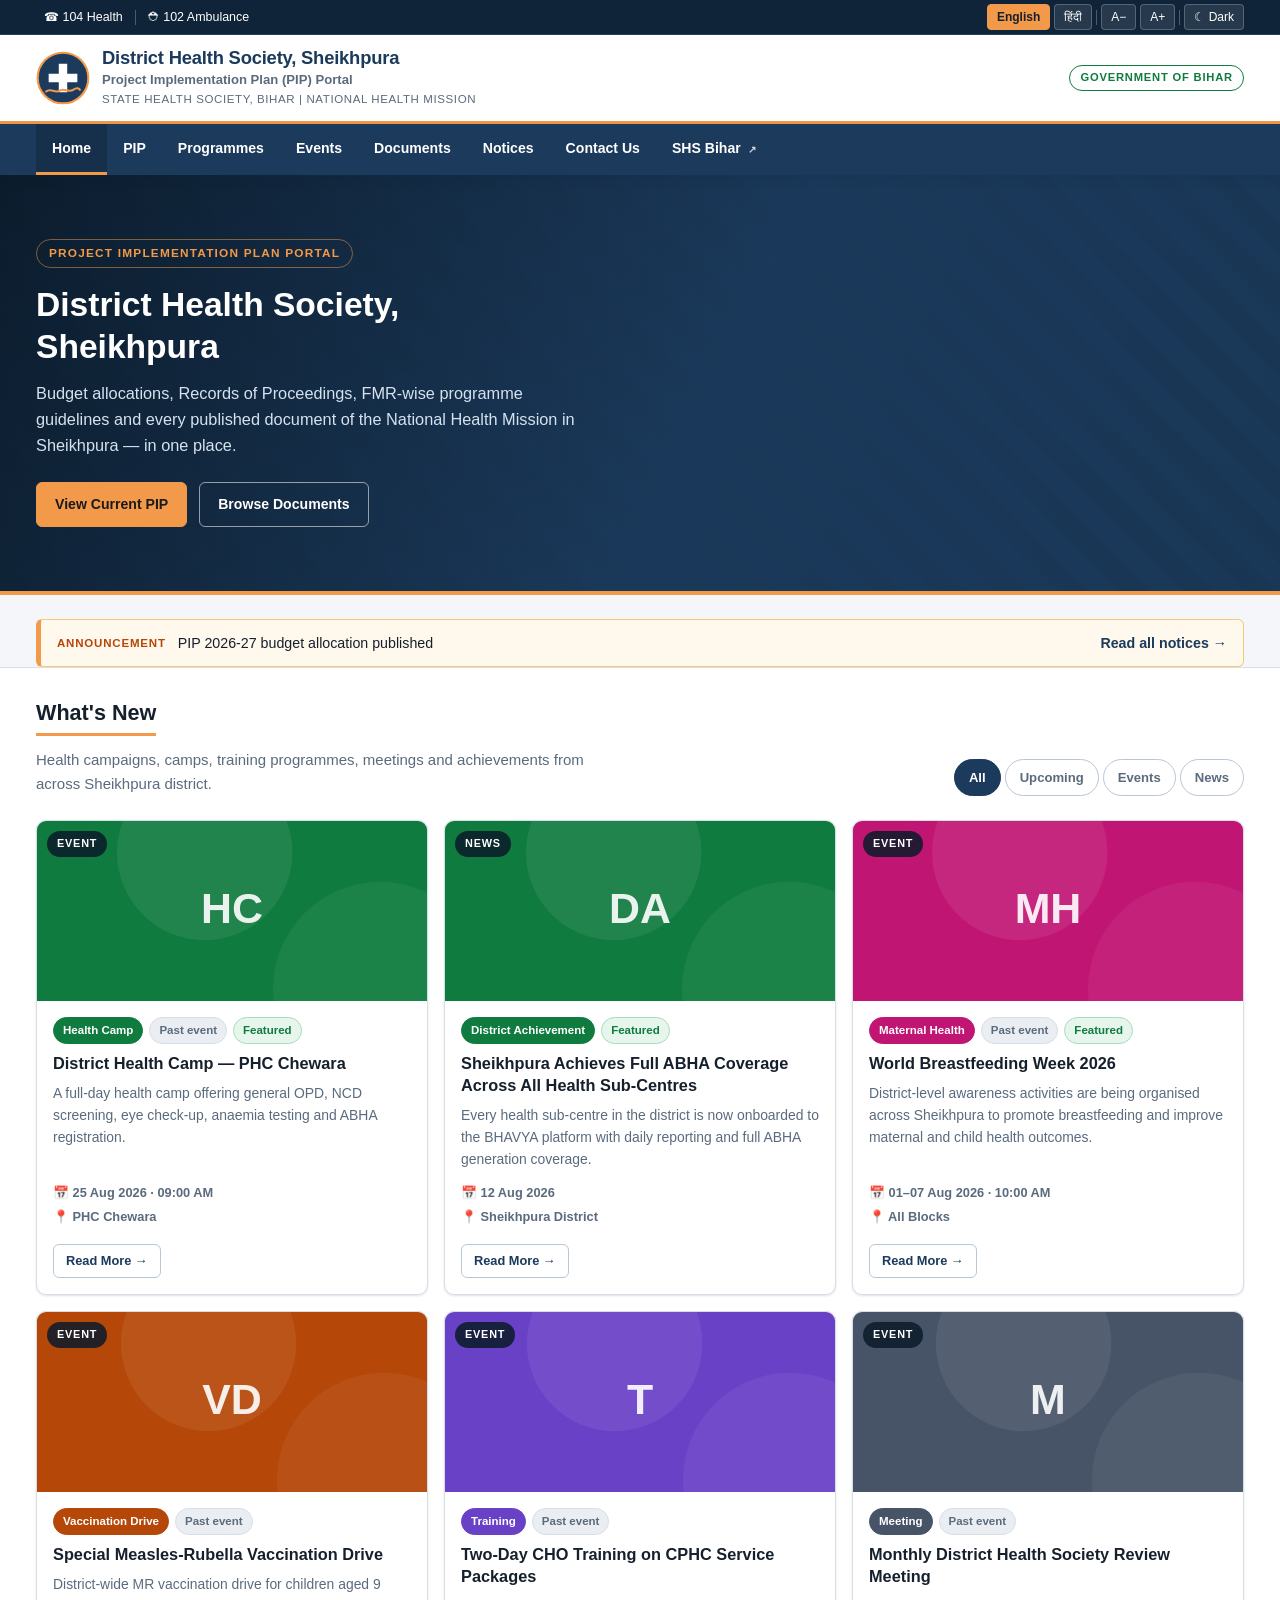
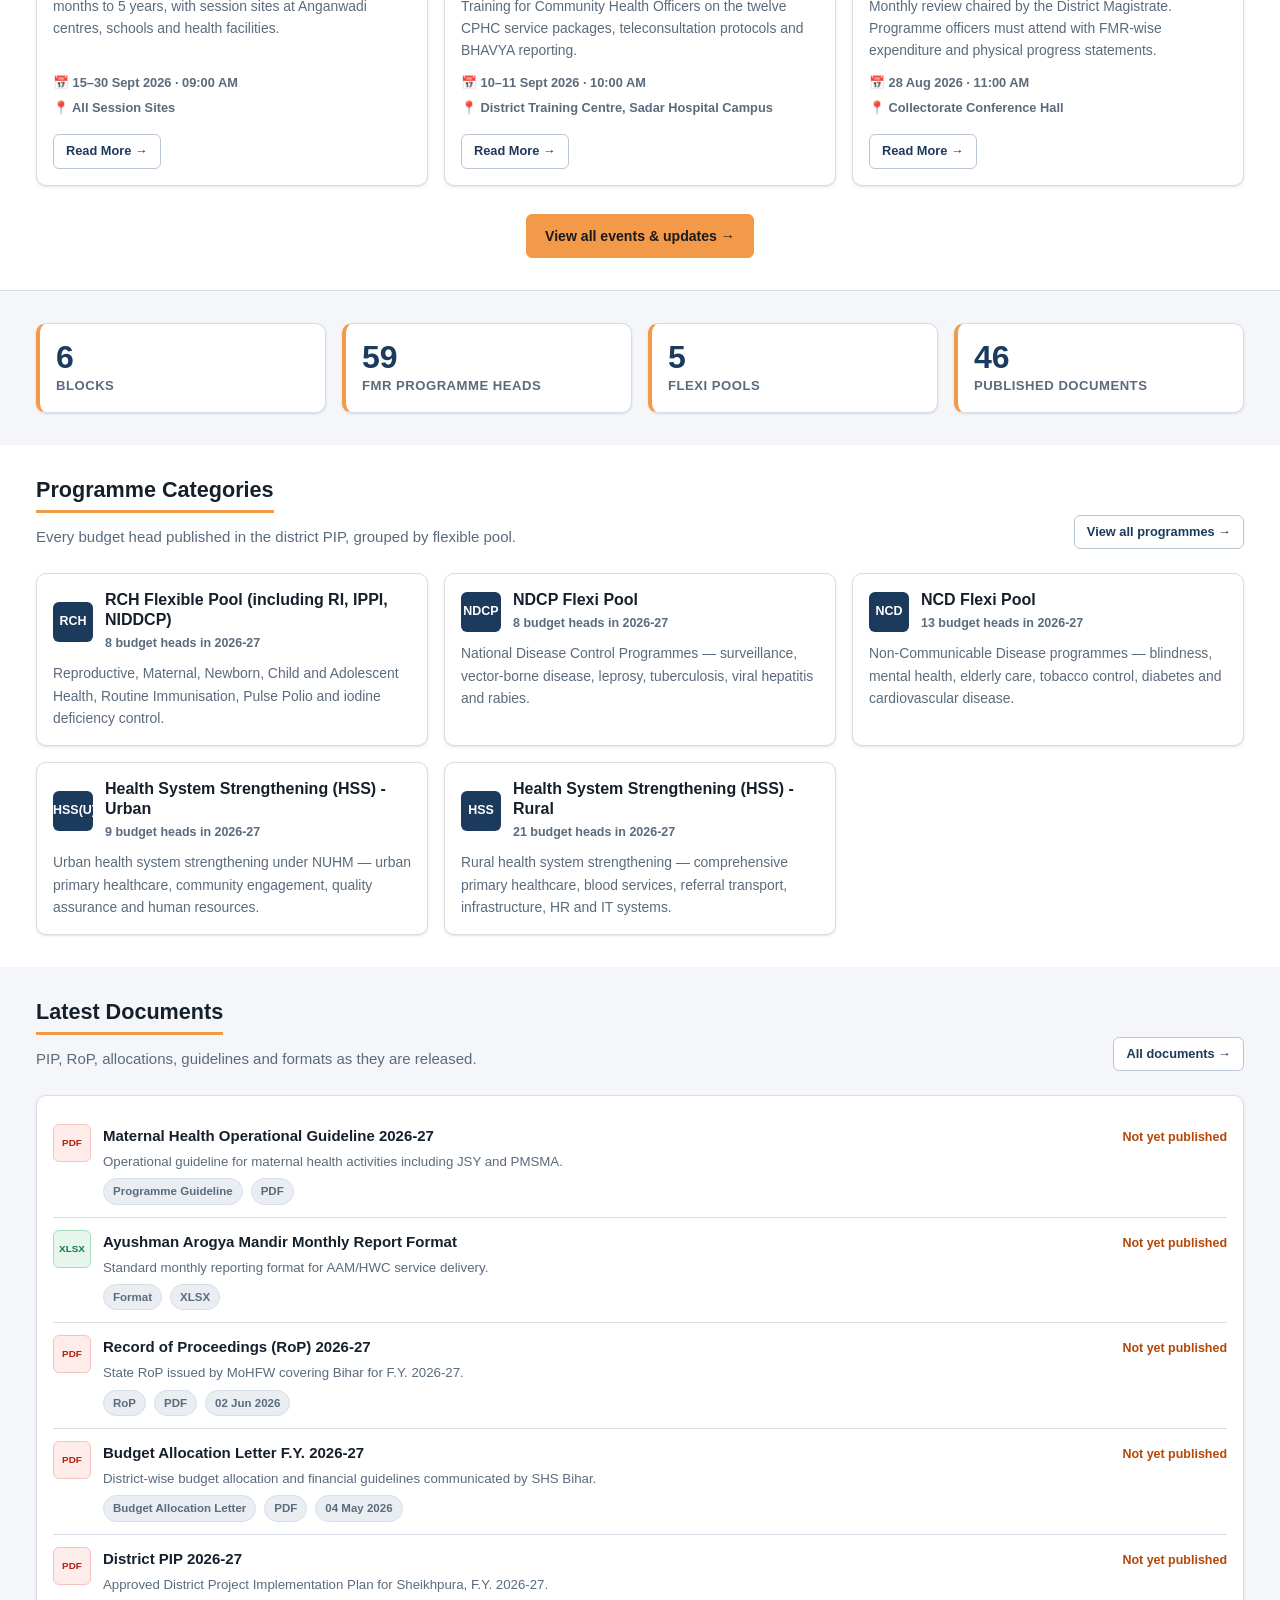
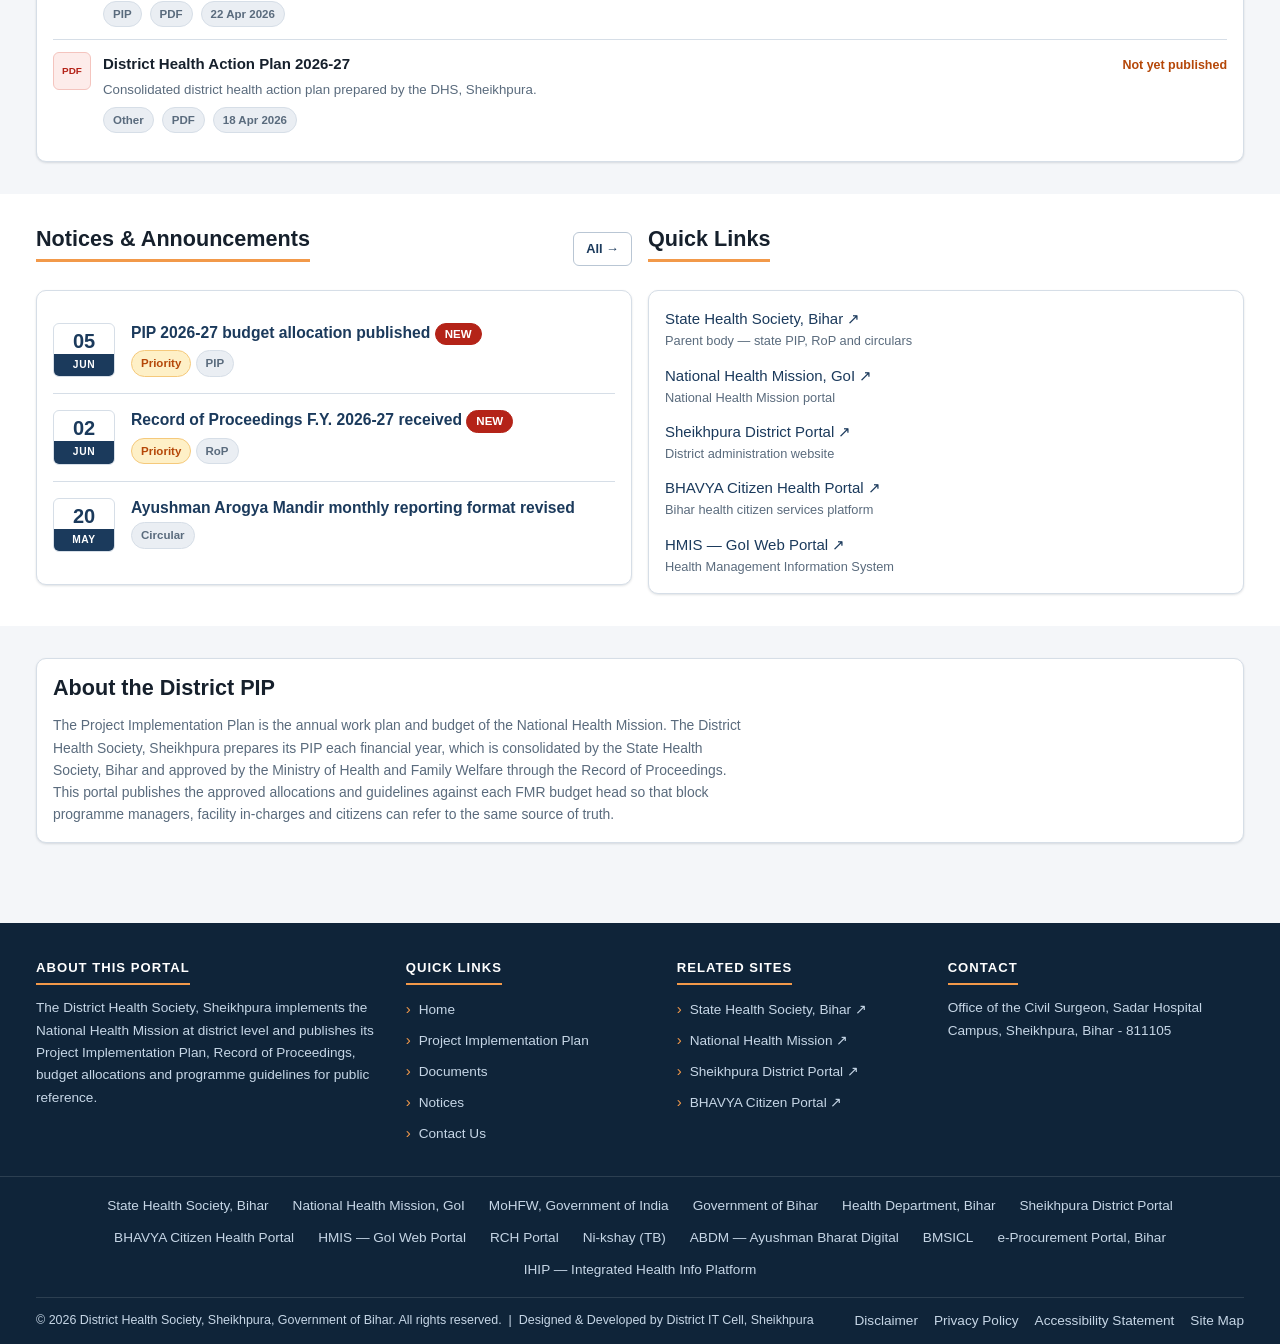
==== index.html @ e2487b62 "Sheikhpura District Health PIP Portal Data-driven district health portal: Google Sheets -> Apps Scri" ====
<!DOCTYPE html>
<html lang="en">
<head>
<meta charset="utf-8">
<meta name="viewport" content="width=device-width, initial-scale=1">
<title>District Health Society, Sheikhpura — PIP Portal</title>
<meta name="description" content="Project Implementation Plan, Record of Proceedings, budget allocations and programme guidelines of the District Health Society, Sheikhpura, Bihar.">
<link rel="icon" href="assets/img/favicon.svg">
<link rel="stylesheet" href="assets/css/site.css">
</head>
<body>
<a class="skip-link" href="#page">Skip to main content</a>
<div id="shell-top"></div>
<div id="crumbs"></div>
<main id="page"><div class="container section">
  <div class="skel" style="height:220px;margin-bottom:24px"></div>
  <div class="grid grid-4"><div class="skel" style="height:96px"></div><div class="skel" style="height:96px"></div><div class="skel" style="height:96px"></div><div class="skel" style="height:96px"></div></div>
</div></main>
<div id="shell-footer"></div>

<script src="assets/js/config.js"></script>
<script src="assets/js/data.js"></script>
<script src="assets/js/ui.js"></script>
<script>
UI.boot('index.html', function (d) {
  var Q = PortalData.query, esc = PortalData.esc, H = [];
  var cy = Q.currentYear(d);

  /* ---- hero ---- */
  var hTitle = Q.home(d, 'hero_title') || {};
  var hSub   = Q.home(d, 'hero_subtitle') || {};
  var hCta2  = Q.home(d, 'hero_cta2') || {};
  H.push('<section class="hero"><div class="container">' +
    '<span class="eyebrow">' + esc(hTitle.Subtitle || 'Project Implementation Plan') + '</span>' +
    '<h1>' + esc(UI.t(hTitle.Title_EN, hTitle.Title_HI)) + '</h1>' +
    (hSub.Body_Text ? '<p class="lede">' + esc(hSub.Body_Text) + '</p>' : '') +
    '<div class="hero-actions">' +
      (hSub.Link_URL ? '<a class="btn btn-primary" href="' + esc(hSub.Link_URL) +
          (cy ? '?fy=' + esc(cy.Financial_Year) : '') + '">' + esc(hSub.Link_Label || 'View PIP') + '</a>' : '') +
      (hCta2.Link_URL ? '<a class="btn btn-ghost" href="' + esc(hCta2.Link_URL) + '">' + esc(hCta2.Link_Label || 'Documents') + '</a>' : '') +
    '</div></div></section>');

  /* ---- announcement strip: featured notice, else the sheet's banner text ---- */
  var feat = Q.notices(d).filter(function (n) { return PortalData.yes(n.Is_Featured); })[0];
  var banner = Q.home(d, 'notice_banner');
  if (feat || banner) {
    var text = feat ? feat.Title : (banner ? banner.Body_Text : '');
    var href = feat ? (PortalData.validUrl(feat.External_URL) || PortalData.validUrl(feat.Attachment_URL) || 'notices.html')
                    : (banner && banner.Link_URL) || 'notices.html';
    H.push('<div class="container" style="margin-top:24px"><div class="ann-strip">' +
      '<span class="lbl">' + esc((banner && banner.Title_EN) || 'Announcement') + '</span>' +
      '<span>' + esc(text) + '</span>' +
      '<a href="' + esc(href) + '">' + esc((banner && banner.Link_Label) || 'Read more') + ' →</a>' +
    '</div></div>');
  }

  /* ---- What's New / Events — sits high on the page, straight after the hero ---- */
  var wnSec = Q.home(d, 'sec_whatsnew');
  var wnAll = Q.posts(d, { limit: 6 });
  if (wnAll.length) {
    H.push('<section class="section whatsnew" id="whatsnew"><div class="container">' +
      '<div class="section-head"><div class="head-row"><div>' +
        '<h2>' + esc(wnSec ? UI.t(wnSec.Title_EN, wnSec.Title_HI) : "What's New") + '</h2>' +
        (wnSec && wnSec.Body_Text ? '<p>' + esc(wnSec.Body_Text) + '</p>' : '') +
      '</div><div class="spacer"></div>' +
      '<div class="wn-tabs" role="tablist">' +
        '<button role="tab" data-wn="all" aria-selected="true">All</button>' +
        '<button role="tab" data-wn="upcoming" aria-selected="false">Upcoming</button>' +
        '<button role="tab" data-wn="Event" aria-selected="false">Events</button>' +
        '<button role="tab" data-wn="News" aria-selected="false">News</button>' +
      '</div></div></div>' +
      '<div class="grid grid-3" id="wnGrid"></div>' +
      '<div style="text-align:center;margin-top:28px">' +
        '<a class="btn btn-primary" href="events.html">View all events &amp; updates →</a></div>' +
    '</div></section>');
  }

  /* ---- stat tiles: sheet value, or computed live when the cell is blank ---- */
  var st = Q.stats(d);
  var computed = {
    stat_programs: st.programs, stat_categories: st.categories,
    stat_documents: st.documents, stat_years: st.years, stat_notices: st.notices
  };
  var tiles = Q.homeByType(d, 'stat').map(function (s) {
    var v = String(s.Body_Text || '').trim() || computed[s.Section_Key] || '0';
    var inner = '<div class="card stat"><div class="num">' + esc(v) + '</div>' +
                '<div class="lbl">' + esc(UI.t(s.Title_EN, s.Title_HI)) + '</div></div>';
    return s.Link_URL ? '<a class="card--link" style="text-decoration:none" href="' + esc(s.Link_URL) + '">' + inner + '</a>' : inner;
  }).join('');
  if (tiles) H.push('<section class="section"><div class="container"><div class="grid grid-4">' + tiles + '</div></div></section>');

  /* ---- programme categories, counted from the current year's rows ---- */
  var secP = Q.home(d, 'sec_programs');
  if (cy) {
    var cards = Q.categories(d).map(function (c) {
      var n = Q.programs(d, cy.Year_ID, c.Category_ID).length;
      return '<a class="card card--link cat-card" href="pip.html?fy=' + esc(cy.Financial_Year) + '#' + esc(c.Category_ID) + '">' +
        '<div class="cat-top"><span class="cat-icon">' + esc(c.Short_Name) + '</span>' +
          '<div><h3 style="margin:0">' + esc(c.Category_Name) + '</h3>' +
          '<span class="count">' + n + ' budget head' + (n === 1 ? '' : 's') + ' in ' + esc(cy.Financial_Year) + '</span></div></div>' +
        (c.Description ? '<p>' + esc(c.Description) + '</p>' : '') + '</a>';
    }).join('');
    H.push('<section class="section section--alt"><div class="container">' +
      '<div class="section-head"><div class="head-row"><div>' +
        '<h2>' + esc(secP ? UI.t(secP.Title_EN, secP.Title_HI) : 'Programme Categories') + '</h2>' +
        (secP && secP.Body_Text ? '<p>' + esc(secP.Body_Text) + '</p>' : '') +
      '</div><div class="spacer"></div>' +
      '<a class="btn btn-outline btn-sm" href="pip.html?fy=' + esc(cy.Financial_Year) + '">' +
        esc((secP && secP.Link_Label) || 'View all') + ' →</a></div></div>' +
      '<div class="grid grid-3">' + cards + '</div></div></section>');
  }

  /* ---- latest documents ---- */
  var secD = Q.home(d, 'sec_documents');
  var docs = Q.allDocuments(d).slice();
  docs.sort(function (a, b) {
    if (a.featured !== b.featured) return a.featured ? -1 : 1;   // featured first
    if (!!a.url !== !!b.url) return a.url ? -1 : 1;              // then actually-downloadable
    var da = PortalData.parseDate(a.date), db = PortalData.parseDate(b.date);
    return (db ? db.getTime() : 0) - (da ? da.getTime() : 0);
  });
  var top = docs.slice(0, 6);
  H.push('<section class="section"><div class="container">' +
    '<div class="section-head"><div class="head-row"><div>' +
      '<h2>' + esc(secD ? UI.t(secD.Title_EN, secD.Title_HI) : 'Latest Documents') + '</h2>' +
      (secD && secD.Body_Text ? '<p>' + esc(secD.Body_Text) + '</p>' : '') +
    '</div><div class="spacer"></div>' +
    '<a class="btn btn-outline btn-sm" href="documents.html">All documents →</a></div></div>' +
    '<div class="card">' + (top.length ? top.map(function (x) { return UI.docRow(x); }).join('')
      : UI.emptyState('No documents yet', 'Documents will appear here once they are added to the source sheet.')) +
    '</div></div></section>');

  /* ---- notices + quick links ---- */
  var secN = Q.home(d, 'sec_notices'), secQ = Q.home(d, 'sec_quicklinks');
  var nList = Q.notices(d).slice(0, 5).map(function (n) {
    var dt = PortalData.parseDate(n.Notice_Date);
    var url = PortalData.validUrl(n.External_URL) || PortalData.validUrl(n.Attachment_URL) || 'notices.html';
    return '<div class="notice-item"><div class="notice-date">' +
      '<div class="d">' + (dt ? String(dt.getDate()).padStart(2, '0') : '—') + '</div>' +
      '<div class="m">' + (dt ? dt.toLocaleString('en-IN', { month: 'short' }) : '') + '</div></div>' +
      '<div class="notice-body"><h3><a href="' + esc(url) + '">' + esc(n.Title) + '</a>' +
      (PortalData.yes(n.Is_New) ? ' <span class="chip chip--new">NEW</span>' : '') + '</h3>' +
      (String(n.Priority).toLowerCase() === 'high' ? '<span class="chip chip--high">Priority</span> ' : '') +
      '<span class="chip">' + esc(n.Category) + '</span></div></div>';
  }).join('');

  var qLinks = Q.links(d, 'home').map(function (l) {
    return '<li><a href="' + esc(l.URL) + '" target="_blank" rel="noopener noreferrer">' +
      esc(l.Link_Name) + ' <span class="ext-mark">' + UI.icon('external') + '</span></a>' +
      (l.Description ? '<div style="font-size:.8rem;color:var(--text-muted)">' + esc(l.Description) + '</div>' : '') + '</li>';
  }).join('');

  H.push('<section class="section section--alt"><div class="container"><div class="grid grid-2">' +
    '<div><div class="section-head"><div class="head-row"><div><h2>' +
      esc(secN ? UI.t(secN.Title_EN, secN.Title_HI) : 'Notices') + '</h2></div><div class="spacer"></div>' +
      '<a class="btn btn-outline btn-sm" href="notices.html">All →</a></div></div>' +
      '<div class="card">' + (nList || UI.emptyState('No notices', 'Nothing has been published yet.')) + '</div></div>' +
    '<div><div class="section-head"><h2>' + esc(secQ ? UI.t(secQ.Title_EN, secQ.Title_HI) : 'Quick Links') + '</h2></div>' +
      '<div class="card"><ul style="list-style:none;margin:0;padding:0;display:grid;gap:12px">' + qLinks + '</ul></div></div>' +
  '</div></div></section>');

  /* ---- about ---- */
  var ab = Q.home(d, 'about_text');
  if (ab && ab.Body_Text) {
    H.push('<section class="section"><div class="container"><div class="card">' +
      '<h2>' + esc(UI.t(ab.Title_EN, ab.Title_HI)) + '</h2>' +
      '<p style="max-width:90ch;color:var(--text-muted)">' + esc(ab.Body_Text) + '</p>' +
    '</div></div></section>');
  }

  document.getElementById('page').innerHTML = H.join('');
  document.title = (d.settings.site_title || 'PIP Portal') + ' — ' + (d.settings.site_subtitle || '');

  /* What's New tab filtering — re-queries the data, never a hard-coded list */
  var grid = document.getElementById('wnGrid');
  if (grid) {
    var drawWN = function (mode) {
      var opts = { limit: 6 };
      if (mode === 'upcoming') opts.when = 'upcoming';
      else if (mode === 'Event' || mode === 'News') opts.type = mode;
      var rows = Q.posts(d, opts);
      grid.innerHTML = rows.length
        ? rows.map(function (p) { return UI.postCard(p); }).join('')
        : '<div style="grid-column:1/-1">' +
          UI.emptyState('Nothing here yet',
            mode === 'upcoming' ? 'No upcoming events are scheduled at the moment.'
                                : 'No posts match this filter.') + '</div>';
    };
    Array.prototype.forEach.call(document.querySelectorAll('.wn-tabs button'), function (b) {
      b.addEventListener('click', function () {
        Array.prototype.forEach.call(document.querySelectorAll('.wn-tabs button'), function (x) {
          x.setAttribute('aria-selected', String(x === b));
        });
        drawWN(b.dataset.wn);
      });
    });
    drawWN('all');
  }
});
</script>
</body>
</html>
---- assets/css/site.css ----
/* ============================================================
   Sheikhpura District Health PIP Portal
   One purpose-built stylesheet. No framework.
   Palette + typography follow Indian government portal conventions
   (deep institutional blue, saffron accent, dense link-rich footer).
   ============================================================ */

/* ---------- tokens ---------- */
:root {
  --navy:        #1B3A5C;
  --navy-700:    #16304c;
  --navy-900:    #0f2439;
  --accent:      #F2994A;
  --accent-700:  #d97f2e;
  --green:       #0F7B3E;
  --red:         #B42318;
  --amber:       #B54708;

  --bg:          #ffffff;
  --bg-alt:      #F4F6F9;
  --bg-sunken:   #EAEEF3;
  --surface:     #ffffff;
  --text:        #16202C;
  --text-muted:  #5A6B7D;
  --border:      #D6DEE7;
  --border-str:  #B9C6D4;

  --hdr-bg:      var(--navy);
  --hdr-text:    #ffffff;

  --radius:   6px;
  --radius-lg: 10px;
  --shadow:    0 1px 2px rgba(16,32,48,.06), 0 1px 3px rgba(16,32,48,.08);
  --shadow-md: 0 4px 12px rgba(16,32,48,.10);

  --s1: 4px;  --s2: 8px;  --s3: 12px; --s4: 16px;
  --s5: 24px; --s6: 32px; --s7: 48px; --s8: 64px;

  --fs-base: 15px;
  --maxw: 1240px;
  --font: "Segoe UI", Roboto, "Noto Sans", "Noto Sans Devanagari", Arial, sans-serif;
}

[data-theme="dark"] {
  --bg:         #0E1621;
  --bg-alt:     #131E2C;
  --bg-sunken:  #0A121B;
  --surface:    #16232F;
  --text:       #E6EDF5;
  --text-muted: #9AAABC;
  --border:     #27384A;
  --border-str: #3A4E63;
  --navy:       #16304c;
  --hdr-bg:     #0B1B2B;
  --shadow:     0 1px 2px rgba(0,0,0,.4);
  --shadow-md:  0 4px 14px rgba(0,0,0,.5);
}

/* font-size steps set by the A- / A+ controls */
html[data-fs="s"]  { --fs-base: 14px; }
html[data-fs="m"]  { --fs-base: 15px; }
html[data-fs="l"]  { --fs-base: 17px; }
html[data-fs="xl"] { --fs-base: 19px; }

/* ---------- base ---------- */
*, *::before, *::after { box-sizing: border-box; }
html { -webkit-text-size-adjust: 100%; scroll-behavior: smooth; }
body {
  margin: 0;
  font-family: var(--font);
  font-size: var(--fs-base);
  line-height: 1.6;
  color: var(--text);
  background: var(--bg-alt);
}
img { max-width: 100%; height: auto; display: block; }
a { color: var(--navy); text-decoration: none; }
[data-theme="dark"] a { color: #7FB4E8; }
a:hover { text-decoration: underline; }
h1,h2,h3,h4 { margin: 0 0 var(--s3); line-height: 1.25; font-weight: 700; color: var(--text); }
h1 { font-size: 1.75rem; } h2 { font-size: 1.35rem; } h3 { font-size: 1.1rem; } h4 { font-size: 1rem; }
p { margin: 0 0 var(--s3); }
:focus-visible { outline: 3px solid var(--accent); outline-offset: 2px; border-radius: 3px; }

.container { width: 100%; max-width: var(--maxw); margin: 0 auto; padding: 0 var(--s4); }
.skip-link {
  position: absolute; left: -9999px; top: 0; z-index: 999;
  background: var(--accent); color: #1a1a1a; padding: var(--s2) var(--s4); font-weight: 700;
}
.skip-link:focus { left: var(--s4); top: var(--s2); }
.visually-hidden {
  position: absolute !important; width: 1px; height: 1px; overflow: hidden;
  clip: rect(0 0 0 0); white-space: nowrap;
}

/* ---------- utility bar ---------- */
.utilbar {
  background: var(--navy-900); color: #fff; font-size: .78rem; line-height: 34px;
  border-bottom: 1px solid rgba(255,255,255,.12);
}
.utilbar .container { display: flex; flex-wrap: wrap; gap: var(--s3); align-items: center; }
.utilbar a { color: #fff; }
.utilbar .u-left, .utilbar .u-right { display: flex; align-items: center; gap: var(--s1); flex-wrap: wrap; }
.utilbar .u-right { margin-left: auto; }
.utilbar .u-item { display: inline-flex; align-items: center; gap: 5px; padding: 0 var(--s2); white-space: nowrap; }
.utilbar .sep { width: 1px; height: 15px; background: rgba(255,255,255,.25); }
.ubtn {
  background: rgba(255,255,255,.10); border: 1px solid rgba(255,255,255,.22);
  color: #fff; font: inherit; font-size: .75rem; line-height: 1;
  padding: 5px 9px; border-radius: 4px; cursor: pointer;
  /* WCAG 2.5.8 — minimum 24×24 CSS px target */
  min-height: 26px; min-width: 26px;
  display: inline-flex; align-items: center; justify-content: center;
}
.ubtn:hover { background: var(--accent); border-color: var(--accent); color: #16202C; }
.ubtn[aria-pressed="true"] { background: var(--accent); border-color: var(--accent); color: #16202C; font-weight: 700; }

/* ---------- masthead ---------- */
.masthead { background: var(--surface); border-bottom: 3px solid var(--accent); }
.masthead .container { display: flex; align-items: center; gap: var(--s4); padding-top: var(--s3); padding-bottom: var(--s3); }
.brand { display: flex; align-items: center; gap: var(--s3); text-decoration: none; }
.brand:hover { text-decoration: none; }
.brand .emblem { width: 54px; height: 54px; flex: 0 0 54px; }
.brand-text > span { display: block; }
.brand-text .l1 { font-size: 1.15rem; font-weight: 800; color: var(--navy); letter-spacing: -.2px; line-height: 1.2; }
[data-theme="dark"] .brand-text .l1 { color: #9CC6EE; }
.brand-text .l2 { font-size: .82rem; color: var(--text-muted); font-weight: 600; }
.brand-text .l3 { font-size: .72rem; color: var(--text-muted); text-transform: uppercase; letter-spacing: .6px; }
.masthead-right { margin-left: auto; display: flex; align-items: center; gap: var(--s3); }
.gov-badge {
  font-size: .7rem; text-transform: uppercase; letter-spacing: .8px; font-weight: 700;
  color: var(--green); border: 1px solid var(--green); border-radius: 999px; padding: 3px 10px; white-space: nowrap;
}

/* ---------- primary nav ---------- */
.mainnav { background: var(--hdr-bg); position: sticky; top: 0; z-index: 50; box-shadow: var(--shadow-md); }
.mainnav .container { display: flex; align-items: center; }
.navlist { list-style: none; margin: 0; padding: 0; display: flex; flex-wrap: wrap; }
.navlist > li { position: relative; }
.navlist > li > a {
  display: block; color: #fff; padding: 13px var(--s4); font-size: .88rem; font-weight: 600;
  border-bottom: 3px solid transparent;
}
.navlist > li > a:hover { background: var(--navy-700); border-bottom-color: var(--accent); text-decoration: none; }
.navlist > li > a[aria-current="page"] { background: var(--navy-700); border-bottom-color: var(--accent); }
.navlist .ext-mark { font-size: .7em; opacity: .8; margin-left: 3px; }
.subnav {
  position: absolute; left: 0; top: 100%; min-width: 230px; background: var(--surface);
  border: 1px solid var(--border); border-top: 3px solid var(--accent);
  box-shadow: var(--shadow-md); list-style: none; margin: 0; padding: var(--s1) 0; display: none; z-index: 60;
}
.navlist > li:hover > .subnav, .navlist > li:focus-within > .subnav { display: block; }
.subnav a { display: block; padding: 9px var(--s4); font-size: .85rem; color: var(--text); }
.subnav a:hover { background: var(--bg-alt); color: var(--navy); text-decoration: none; }
.navtoggle {
  display: none; background: transparent; border: 1px solid rgba(255,255,255,.35); color: #fff;
  padding: 8px 12px; margin: 8px 0; border-radius: var(--radius); font: inherit; font-size: .85rem; cursor: pointer;
}

/* ---------- breadcrumb ---------- */
.crumbs { background: var(--bg-sunken); border-bottom: 1px solid var(--border); font-size: .8rem; }
.crumbs .container { padding-top: 9px; padding-bottom: 9px; }
.crumbs ol { list-style: none; margin: 0; padding: 0; display: flex; flex-wrap: wrap; gap: var(--s1); }
.crumbs li + li::before { content: "›"; margin-right: var(--s1); color: var(--text-muted); }
.crumbs a { color: var(--text-muted); }
.crumbs [aria-current] { color: var(--text); font-weight: 600; }

/* ---------- layout ---------- */
main { display: block; min-height: 55vh; }
.section { padding: var(--s6) 0; }
.section--alt { background: var(--bg); }
.section-head { margin-bottom: var(--s5); }
.section-head h2 {
  display: inline-block; margin: 0 0 var(--s1);
  border-bottom: 3px solid var(--accent); padding-bottom: 6px;
}
.section-head p { color: var(--text-muted); margin: var(--s2) 0 0; max-width: 70ch; }
.section-head .head-row { display: flex; align-items: flex-end; gap: var(--s4); flex-wrap: wrap; }
.section-head .head-row .spacer { margin-left: auto; }

/* ---------- hero ---------- */
.hero {
  background:
    linear-gradient(115deg, rgba(11,27,43,.94) 0%, rgba(27,58,92,.90) 55%, rgba(27,58,92,.72) 100%),
    repeating-linear-gradient(45deg, #14293f 0 22px, #16304c 22px 44px);
  color: #fff; padding: var(--s8) 0; border-bottom: 4px solid var(--accent);
}
.hero h1 { color: #fff; font-size: 2.1rem; max-width: 22ch; margin-bottom: var(--s3); }
.hero .lede { font-size: 1.02rem; color: #D5E2EF; max-width: 62ch; margin-bottom: var(--s5); }
.hero .eyebrow {
  display: inline-block; font-size: .74rem; letter-spacing: 1.2px; text-transform: uppercase;
  font-weight: 700; color: var(--accent); border: 1px solid rgba(242,153,74,.5);
  border-radius: 999px; padding: 4px 12px; margin-bottom: var(--s4);
}
.hero-actions { display: flex; gap: var(--s3); flex-wrap: wrap; }

/* ---------- buttons ---------- */
.btn {
  display: inline-flex; align-items: center; gap: var(--s2); justify-content: center;
  padding: 10px 18px; border-radius: var(--radius); font-size: .88rem; font-weight: 600;
  border: 1px solid transparent; cursor: pointer; font-family: inherit; text-decoration: none;
  transition: background .15s, border-color .15s, color .15s;
}
.btn:hover { text-decoration: none; }
.btn-primary { background: var(--accent); color: #1a1a1a; border-color: var(--accent); }
.btn-primary:hover { background: var(--accent-700); border-color: var(--accent-700); }
.btn-ghost { background: transparent; color: #fff; border-color: rgba(255,255,255,.55); }
.btn-ghost:hover { background: rgba(255,255,255,.14); }
.btn-outline { background: var(--surface); color: var(--navy); border-color: var(--border-str); }
[data-theme="dark"] .btn-outline { color: #9CC6EE; }
.btn-outline:hover { border-color: var(--navy); background: var(--bg-alt); }
.btn-sm { padding: 6px 12px; font-size: .8rem; }
.btn[disabled], .btn[aria-disabled="true"] { opacity: .5; cursor: not-allowed; pointer-events: none; }

/* ---------- cards & grids ---------- */
.grid { display: grid; gap: var(--s4); }
.grid-2 { grid-template-columns: repeat(2, 1fr); }
.grid-3 { grid-template-columns: repeat(3, 1fr); }
.grid-4 { grid-template-columns: repeat(4, 1fr); }
.card {
  background: var(--surface); border: 1px solid var(--border);
  border-radius: var(--radius-lg); padding: var(--s4); box-shadow: var(--shadow);
}
.card--link { display: block; color: inherit; transition: border-color .15s, box-shadow .15s, transform .15s; }
.card--link:hover { border-color: var(--accent); box-shadow: var(--shadow-md); text-decoration: none; transform: translateY(-2px); }
.card h3 { margin-bottom: var(--s2); font-size: 1rem; }
.card p { color: var(--text-muted); font-size: .87rem; margin: 0; }

.stat { text-align: left; border-left: 4px solid var(--accent); }
.stat .num { font-size: 2rem; font-weight: 800; color: var(--navy); line-height: 1.1; }
[data-theme="dark"] .stat .num { color: #9CC6EE; }
.stat .lbl { font-size: .82rem; color: var(--text-muted); text-transform: uppercase; letter-spacing: .5px; font-weight: 600; }

.cat-card { display: flex; flex-direction: column; gap: var(--s2); }
.cat-card .cat-top { display: flex; align-items: center; gap: var(--s3); }
.cat-icon {
  width: 40px; height: 40px; flex: 0 0 40px; border-radius: var(--radius);
  background: var(--navy); color: #fff; display: grid; place-items: center; font-weight: 800; font-size: .78rem;
}
.cat-card .count { font-size: .78rem; color: var(--text-muted); font-weight: 600; }

/* ---------- chips / badges ---------- */
.chip {
  display: inline-flex; align-items: center; gap: 5px; font-size: .72rem; font-weight: 700;
  padding: 3px 9px; border-radius: 999px; background: var(--bg-sunken);
  color: var(--text-muted); border: 1px solid var(--border); white-space: nowrap;
}
.chip--code { background: var(--navy); color: #fff; border-color: var(--navy); font-family: ui-monospace, "Cascadia Mono", Consolas, monospace; letter-spacing: .3px; }
.chip--new  { background: var(--red); color: #fff; border-color: var(--red); }
.chip--high { background: #FEF0C7; color: var(--amber); border-color: #F5C97B; }
.chip--ok   { background: #E7F6EC; color: var(--green); border-color: #A7DCBB; }
[data-theme="dark"] .chip--high { background: #3B2A08; }
[data-theme="dark"] .chip--ok { background: #0D2B1A; }
.chip--file { text-transform: uppercase; }

/* ---------- tables ---------- */
.table-wrap { overflow-x: auto; border: 1px solid var(--border); border-radius: var(--radius-lg); background: var(--surface); }
table.data { width: 100%; border-collapse: collapse; font-size: .87rem; }
table.data thead th {
  background: var(--navy); color: #fff; text-align: left; font-weight: 600;
  padding: 11px var(--s3); white-space: nowrap; position: sticky; top: 0; z-index: 1;
}
table.data tbody td { padding: 10px var(--s3); border-top: 1px solid var(--border); vertical-align: top; }
table.data tbody tr:nth-child(even) { background: var(--bg-alt); }
table.data tbody tr:hover { background: var(--bg-sunken); }
table.data .num { text-align: right; font-variant-numeric: tabular-nums; white-space: nowrap; }

/* ---------- PIP category block ---------- */
.pool { margin-bottom: var(--s6); border: 1px solid var(--border); border-radius: var(--radius-lg); overflow: hidden; background: var(--surface); }
.pool-head {
  background: var(--navy); color: #fff; padding: var(--s4);
  display: flex; align-items: center; gap: var(--s4); flex-wrap: wrap;
}
.pool-head h3 { color: #fff; margin: 0 0 3px; font-size: 1.05rem; }
.pool-head .meta { font-size: .78rem; color: #C6D6E6; }
.pool-head .pool-docs { margin-left: auto; display: flex; gap: var(--s2); flex-wrap: wrap; }
.pool-head .btn-outline { background: rgba(255,255,255,.10); color: #fff; border-color: rgba(255,255,255,.4); }
.pool-head .btn-outline:hover { background: rgba(255,255,255,.2); border-color: #fff; }
.pool-head .btn-outline[aria-disabled="true"] { opacity: .45; }
.pool-body table.data thead th { background: var(--bg-sunken); color: var(--text); border-bottom: 2px solid var(--border-str); }

/* ---------- filters ---------- */
/* Column counts are CLASSES, not inline styles — an inline
   grid-template-columns would beat the responsive rules below. */
.filters {
  background: var(--surface); border: 1px solid var(--border); border-radius: var(--radius-lg);
  padding: var(--s4); margin-bottom: var(--s5); display: grid; gap: var(--s3);
  grid-template-columns: 2fr repeat(3, 1fr) auto; align-items: end;
}
.filters--2 { grid-template-columns: 2fr 1fr auto; }
.filters--3 { grid-template-columns: 2fr 1fr 1fr auto; }
.filters--4 { grid-template-columns: 2fr repeat(3, 1fr) auto; }
.filters--5 { grid-template-columns: 2fr repeat(4, 1fr) auto; }
.field label { display: block; font-size: .76rem; font-weight: 700; text-transform: uppercase; letter-spacing: .5px; color: var(--text-muted); margin-bottom: 5px; }
.field input, .field select {
  width: 100%; padding: 9px var(--s3); font: inherit; font-size: .88rem;
  border: 1px solid var(--border-str); border-radius: var(--radius);
  background: var(--surface); color: var(--text);
}
.field input:focus, .field select:focus { border-color: var(--navy); outline: 2px solid rgba(242,153,74,.35); outline-offset: 0; }
.search-field { position: relative; }
.search-field input { padding-left: 34px; }
.search-field::before {
  content: "⌕"; position: absolute; left: 11px; top: 31px; font-size: 1.15rem;
  color: var(--text-muted); pointer-events: none; line-height: 1;
}
.result-line { font-size: .84rem; color: var(--text-muted); margin-bottom: var(--s3); }
.result-line strong { color: var(--text); }

/* ---------- doc list ---------- */
.doc-row {
  display: flex; align-items: flex-start; gap: var(--s3); padding: var(--s3) 0;
  border-bottom: 1px solid var(--border);
}
.doc-row:last-child { border-bottom: 0; }
.doc-ico {
  width: 38px; height: 38px; flex: 0 0 38px; border-radius: var(--radius);
  display: grid; place-items: center; font-size: .62rem; font-weight: 800;
  background: var(--bg-sunken); color: var(--navy); border: 1px solid var(--border);
}
[data-theme="dark"] .doc-ico { color: #9CC6EE; }
.doc-ico.pdf { background: #FDECEA; color: var(--red); border-color: #F4C4BE; }
.doc-ico.xlsx{ background: #E7F6EC; color: var(--green); border-color: #A7DCBB; }
.doc-ico.zip { background: #FEF0C7; color: var(--amber); border-color: #F5C97B; }
[data-theme="dark"] .doc-ico.pdf { background: #3A1310; }
[data-theme="dark"] .doc-ico.xlsx { background: #0D2B1A; }
[data-theme="dark"] .doc-ico.zip { background: #3B2A08; }
.doc-main { flex: 1 1 auto; min-width: 0; }
.doc-main .t { font-weight: 600; margin-bottom: 3px; }
.doc-main .d { font-size: .83rem; color: var(--text-muted); }
.doc-meta { display: flex; gap: var(--s2); flex-wrap: wrap; margin-top: 6px; }
.doc-act { flex: 0 0 auto; }
.unavailable { font-size: .78rem; color: var(--amber); font-weight: 600; }

/* ---------- posts / events / what's new ---------- */
.post-card { padding: 0; overflow: hidden; display: flex; flex-direction: column; height: 100%; }
.post-cover { display: block; position: relative; background: var(--bg-sunken); }
.post-cover:hover { text-decoration: none; }
.post-art { width: 100%; object-fit: cover; display: block; }
.post-type {
  position: absolute; top: 10px; left: 10px; background: rgba(11,27,43,.86); color: #fff;
  font-size: .68rem; font-weight: 800; text-transform: uppercase; letter-spacing: .8px;
  padding: 4px 10px; border-radius: 999px; backdrop-filter: blur(2px);
}
.post-body { padding: var(--s4); display: flex; flex-direction: column; gap: var(--s2); flex: 1 1 auto; }
.post-chips { display: flex; gap: 6px; flex-wrap: wrap; }
.post-body h3 { margin: 0; font-size: 1.02rem; line-height: 1.35; }
.post-body h3 a { color: var(--text); }
.post-body h3 a:hover { color: var(--navy); }
[data-theme="dark"] .post-body h3 a:hover { color: #9CC6EE; }
.post-body p {
  margin: 0; font-size: .87rem; color: var(--text-muted);
  display: -webkit-box; -webkit-line-clamp: 3; -webkit-box-orient: vertical; overflow: hidden;
}
.post-meta {
  display: flex; flex-direction: column; gap: 4px; font-size: .8rem;
  color: var(--text-muted); font-weight: 600; margin-top: auto; padding-top: var(--s1);
}
.post-body .btn { align-self: flex-start; margin-top: var(--s2); }
.chip--upcoming { background: #FEF0C7; color: var(--amber); border-color: #F5C97B; font-weight: 800; }
.chip--live { background: #E7F6EC; color: var(--green); border-color: #A7DCBB; font-weight: 800; }
[data-theme="dark"] .chip--upcoming { background: #3B2A08; }
[data-theme="dark"] .chip--live { background: #0D2B1A; }

/* home "What's New" band — visually prominent, sits high on the page */
.whatsnew { background: var(--bg); border-top: 1px solid var(--border); border-bottom: 1px solid var(--border); }
.whatsnew .section-head h2 { border-bottom-color: var(--accent); }
.wn-tabs { display: flex; gap: var(--s1); flex-wrap: wrap; }
.wn-tabs button {
  font: inherit; font-size: .82rem; font-weight: 600; cursor: pointer; padding: 7px 14px;
  border: 1px solid var(--border-str); background: var(--surface); color: var(--text-muted);
  border-radius: 999px; min-height: 26px;
}
.wn-tabs button:hover { border-color: var(--navy); color: var(--text); }
.wn-tabs button[aria-selected="true"] { background: var(--navy); border-color: var(--navy); color: #fff; }

/* post detail */
.post-hero { position: relative; border-radius: var(--radius-lg); overflow: hidden; margin-bottom: var(--s5); }
.post-hero .post-art { height: 380px; }
.post-detail-body { font-size: .97rem; line-height: 1.75; }
.post-detail-body p { margin: 0 0 var(--s4); }
.gallery { display: grid; grid-template-columns: repeat(auto-fill, minmax(200px, 1fr)); gap: var(--s3); }
.gallery figure { margin: 0; border: 1px solid var(--border); border-radius: var(--radius); overflow: hidden; background: var(--surface); }
.gallery img { width: 100%; height: 150px; object-fit: cover; display: block; cursor: zoom-in; }
.gallery figcaption { font-size: .76rem; color: var(--text-muted); padding: 7px var(--s2); }
.lightbox {
  position: fixed; inset: 0; background: rgba(6,12,20,.94); z-index: 200;
  display: grid; place-items: center; padding: var(--s4);
}
.lightbox img { max-width: 94vw; max-height: 84vh; object-fit: contain; border-radius: var(--radius); }
.lightbox .lb-cap { color: #D5E2EF; text-align: center; margin-top: var(--s3); font-size: .87rem; }
.lightbox .lb-close {
  position: absolute; top: 16px; right: 16px; background: rgba(255,255,255,.14); color: #fff;
  border: 1px solid rgba(255,255,255,.35); border-radius: 50%; width: 42px; height: 42px;
  font-size: 1.3rem; cursor: pointer; line-height: 1;
}
.lightbox .lb-nav {
  position: absolute; top: 50%; transform: translateY(-50%); background: rgba(255,255,255,.14);
  color: #fff; border: 1px solid rgba(255,255,255,.35); border-radius: 50%; width: 46px; height: 46px;
  font-size: 1.4rem; cursor: pointer; line-height: 1;
}
.lightbox .lb-prev { left: 16px; } .lightbox .lb-next { right: 16px; }

/* ---------- admin composer ---------- */
.composer { background: var(--surface); border: 1px solid var(--border); border-top: 4px solid var(--accent);
            border-radius: var(--radius-lg); box-shadow: var(--shadow-md); }
.composer-head { padding: var(--s4); border-bottom: 1px solid var(--border); display: flex; align-items: center; gap: var(--s3); flex-wrap: wrap; }
.composer-head h3 { margin: 0; }
.composer-body { padding: var(--s4); display: grid; gap: var(--s4); }
.composer-row { display: grid; gap: var(--s3); grid-template-columns: 1fr 1fr; }
.composer-row.thirds { grid-template-columns: 1fr 1fr 1fr; }
.composer textarea {
  width: 100%; padding: 10px var(--s3); font: inherit; font-size: .9rem; line-height: 1.6;
  border: 1px solid var(--border-str); border-radius: var(--radius);
  background: var(--surface); color: var(--text); resize: vertical; min-height: 90px;
}
.composer textarea:focus, .composer input:focus, .composer select:focus {
  border-color: var(--navy); outline: 2px solid rgba(242,153,74,.35);
}
.composer-foot {
  padding: var(--s4); border-top: 1px solid var(--border); display: flex; gap: var(--s2);
  flex-wrap: wrap; align-items: center; background: var(--bg-alt);
  border-radius: 0 0 var(--radius-lg) var(--radius-lg);
}
.composer-foot .spacer { margin-left: auto; }

.dropzone {
  border: 2px dashed var(--border-str); border-radius: var(--radius-lg); padding: var(--s5);
  text-align: center; cursor: pointer; background: var(--bg-alt); transition: border-color .15s, background .15s;
}
.dropzone:hover, .dropzone.drag { border-color: var(--accent); background: #FFF8EC; }
[data-theme="dark"] .dropzone:hover, [data-theme="dark"] .dropzone.drag { background: #2B2008; }
.dropzone .dz-ico { font-size: 1.9rem; opacity: .55; }
.dropzone .dz-hint { font-size: .8rem; color: var(--text-muted); margin-top: 6px; }

.thumbs { display: grid; grid-template-columns: repeat(auto-fill, minmax(132px, 1fr)); gap: var(--s3); }
.thumb { position: relative; border: 1px solid var(--border); border-radius: var(--radius); overflow: hidden; background: var(--bg-sunken); }
.thumb img { width: 100%; height: 100px; object-fit: cover; display: block; }
.thumb .th-bar { display: flex; gap: 4px; padding: 5px; background: var(--surface); }
.thumb .th-bar button {
  flex: 1; font: inherit; font-size: .68rem; padding: 4px; cursor: pointer; min-height: 24px;
  border: 1px solid var(--border-str); background: var(--surface); color: var(--text-muted); border-radius: 3px;
}
.thumb .th-bar button:hover { border-color: var(--red); color: var(--red); }
.thumb .th-badge {
  position: absolute; top: 5px; left: 5px; background: rgba(11,27,43,.85); color: #fff;
  font-size: .6rem; font-weight: 800; padding: 2px 7px; border-radius: 999px; text-transform: uppercase;
}
.thumb .th-progress {
  position: absolute; inset: auto 0 0 0; height: 4px; background: var(--accent);
  transition: width .2s; width: 0;
}
.upload-note { font-size: .78rem; color: var(--text-muted); }

.status-pill { font-size: .7rem; font-weight: 800; padding: 3px 9px; border-radius: 999px; text-transform: uppercase; letter-spacing: .5px; white-space: nowrap; }
.st-Published { background: #E7F6EC; color: var(--green); }
.st-Draft     { background: var(--bg-sunken); color: var(--text-muted); }
.st-Scheduled { background: #FEF0C7; color: var(--amber); }
.st-Archived  { background: #FDECEA; color: var(--red); }
[data-theme="dark"] .st-Published { background: #0D2B1A; }
[data-theme="dark"] .st-Scheduled { background: #3B2A08; }
[data-theme="dark"] .st-Archived  { background: #2E100C; }
.row-actions { display: flex; gap: 4px; flex-wrap: wrap; }
.row-actions button {
  font: inherit; font-size: .72rem; padding: 4px 9px; cursor: pointer; min-height: 24px;
  border: 1px solid var(--border-str); background: var(--surface); color: var(--text); border-radius: 3px;
}
.row-actions button:hover { border-color: var(--navy); }
.row-actions button.danger:hover { border-color: var(--red); color: var(--red); }

/* ---------- notices ---------- */
.notice-item { display: flex; gap: var(--s4); padding: var(--s4) 0; border-bottom: 1px solid var(--border); }
.notice-item:last-child { border-bottom: 0; }
.notice-date {
  flex: 0 0 62px; text-align: center; border: 1px solid var(--border);
  border-radius: var(--radius); overflow: hidden; height: fit-content; background: var(--surface);
}
.notice-date .d { font-size: 1.25rem; font-weight: 800; line-height: 1; padding: 7px 0 3px; color: var(--navy); }
[data-theme="dark"] .notice-date .d { color: #9CC6EE; }
.notice-date .m { font-size: .64rem; text-transform: uppercase; letter-spacing: .6px; background: var(--navy); color: #fff; padding: 3px 0; font-weight: 700; }
.notice-body { flex: 1 1 auto; min-width: 0; }
.notice-body h3 { font-size: .98rem; margin-bottom: 5px; }
.notice-body p { font-size: .87rem; color: var(--text-muted); margin-bottom: var(--s2); }
.ann-strip {
  background: #FFF8EC; border: 1px solid #F5C97B; border-left: 5px solid var(--accent);
  border-radius: var(--radius); padding: var(--s3) var(--s4);
  display: flex; gap: var(--s3); align-items: center; flex-wrap: wrap; font-size: .89rem;
}
[data-theme="dark"] .ann-strip { background: #2B2008; border-color: #6B5316; }
.ann-strip .lbl { font-weight: 800; color: var(--amber); text-transform: uppercase; font-size: .72rem; letter-spacing: .8px; }
.ann-strip a { margin-left: auto; font-weight: 600; white-space: nowrap; }

/* ---------- states ---------- */
.state { text-align: center; padding: var(--s7) var(--s4); color: var(--text-muted); }
.state h3 { color: var(--text); }
.state .ico { font-size: 2.2rem; margin-bottom: var(--s2); opacity: .5; }
.skel { background: linear-gradient(90deg, var(--bg-sunken) 25%, var(--bg-alt) 50%, var(--bg-sunken) 75%);
        background-size: 200% 100%; animation: sk 1.3s infinite; border-radius: var(--radius); }
@keyframes sk { 0% { background-position: 200% 0; } 100% { background-position: -200% 0; } }
.skel-row { height: 46px; margin-bottom: var(--s2); }
.alert { padding: var(--s3) var(--s4); border-radius: var(--radius); font-size: .87rem; margin-bottom: var(--s4); border: 1px solid; }
.alert-warn { background: #FFF8EC; border-color: #F5C97B; color: #7A4A06; }
.alert-err  { background: #FDECEA; border-color: #F4C4BE; color: #8A1B12; }
.alert-ok   { background: #E7F6EC; border-color: #A7DCBB; color: #0B5B2E; }
[data-theme="dark"] .alert-warn { background: #2B2008; color: #F0C88A; }
[data-theme="dark"] .alert-err  { background: #2E100C; color: #F0A79E; }
[data-theme="dark"] .alert-ok   { background: #0D2B1A; color: #8FD6AC; }

/* ---------- pagination ---------- */
.pager { display: flex; gap: var(--s1); justify-content: center; align-items: center; margin-top: var(--s5); flex-wrap: wrap; }
.pager button {
  min-width: 38px; padding: 7px 11px; font: inherit; font-size: .84rem; cursor: pointer;
  border: 1px solid var(--border-str); background: var(--surface); color: var(--text); border-radius: var(--radius);
}
.pager button:hover:not(:disabled) { border-color: var(--navy); }
.pager button[aria-current="true"] { background: var(--navy); color: #fff; border-color: var(--navy); font-weight: 700; }
.pager button:disabled { opacity: .4; cursor: not-allowed; }

/* ---------- footer ---------- */
.site-footer { background: var(--navy-900); color: #C6D6E6; margin-top: var(--s7); }
.site-footer a { color: #C6D6E6; font-size: .85rem; }
.site-footer a:hover { color: var(--accent); }
.foot-main { padding: var(--s6) 0 var(--s5); display: grid; gap: var(--s5); grid-template-columns: 1.4fr 1fr 1fr 1.2fr; }
.foot-col h4 { color: #fff; font-size: .82rem; text-transform: uppercase; letter-spacing: 1px; margin-bottom: var(--s3); padding-bottom: 7px; border-bottom: 2px solid var(--accent); display: inline-block; }
.foot-col ul { list-style: none; margin: 0; padding: 0; }
.foot-col li { margin-bottom: 7px; padding-left: 13px; position: relative; }
.foot-col li::before { content: "›"; position: absolute; left: 0; color: var(--accent); }
.foot-col p { font-size: .85rem; line-height: 1.65; }
.foot-links { border-top: 1px solid rgba(255,255,255,.12); padding: var(--s4) 0; }
.foot-links ul { list-style: none; margin: 0; padding: 0; display: flex; flex-wrap: wrap; gap: var(--s2) var(--s5); justify-content: center; }
.foot-bottom {
  border-top: 1px solid rgba(255,255,255,.12); padding: var(--s3) 0; font-size: .78rem;
  display: flex; flex-wrap: wrap; gap: var(--s3); align-items: center; justify-content: space-between;
}
.social { display: flex; gap: var(--s2); }
.social a {
  width: 32px; height: 32px; border-radius: 50%; display: grid; place-items: center;
  background: rgba(255,255,255,.10); border: 1px solid rgba(255,255,255,.2); font-size: .8rem;
}
.social a:hover { background: var(--accent); color: #16202C; }

/* ---------- admin ---------- */
.login-wrap { max-width: 420px; margin: var(--s8) auto; }
.login-card { background: var(--surface); border: 1px solid var(--border); border-top: 4px solid var(--accent); border-radius: var(--radius-lg); padding: var(--s6); box-shadow: var(--shadow-md); }
.login-card .field { margin-bottom: var(--s4); }
.admin-grid { display: grid; gap: var(--s4); grid-template-columns: repeat(4, 1fr); margin-bottom: var(--s5); }
.kv { display: grid; grid-template-columns: 190px 1fr; gap: var(--s2) var(--s4); font-size: .87rem; }
.kv dt { font-weight: 600; color: var(--text-muted); }
.kv dd { margin: 0; word-break: break-word; }
.log-list { max-height: 340px; overflow-y: auto; font-size: .82rem; }
.log-list li { padding: 7px var(--s2); border-bottom: 1px solid var(--border); list-style: none; }

/* ---------- responsive ---------- */
@media (max-width: 1024px) {
  .grid-4 { grid-template-columns: repeat(2, 1fr); }
  .foot-main { grid-template-columns: 1fr 1fr; }
  .filters, .filters--2, .filters--3, .filters--4, .filters--5 { grid-template-columns: 1fr 1fr; }
  .admin-grid { grid-template-columns: repeat(2, 1fr); }
}

@media (max-width: 860px) {
  .navtoggle { display: block; align-self: flex-start; }
  .mainnav .container { flex-direction: column; align-items: stretch; }
  .navlist { display: none; flex-direction: column; padding-bottom: var(--s2); }
  .navlist.open { display: flex; }
  .navlist > li > a { padding: 12px var(--s2); border-bottom: 1px solid rgba(255,255,255,.12); }
  .subnav { position: static; display: block; border: 0; box-shadow: none; background: rgba(0,0,0,.22); padding: 0; }
  .subnav a { color: #D5E2EF; padding-left: var(--s5); }
  .subnav a:hover { background: rgba(255,255,255,.08); color: #fff; }
  .masthead .container { flex-wrap: wrap; }
  .masthead-right { width: 100%; margin-left: 0; }
  .hero { padding: var(--s6) 0; }
  .hero h1 { font-size: 1.6rem; }
  .grid-3 { grid-template-columns: 1fr; }
  .grid-2 { grid-template-columns: 1fr; }
  .pool-head { flex-direction: column; align-items: flex-start; }
  .pool-head .pool-docs { margin-left: 0; width: 100%; }
  .pool-head .pool-docs .btn { flex: 1 1 auto; }
  .kv { grid-template-columns: 1fr; gap: 0 0; }
  .kv dt { margin-top: var(--s2); }
  .composer-row, .composer-row.thirds { grid-template-columns: 1fr; }
  .post-hero .post-art { height: 220px; }
  .gallery { grid-template-columns: repeat(auto-fill, minmax(140px, 1fr)); }
  .composer-foot .btn { flex: 1 1 auto; }

  /* tables collapse to cards — no horizontal scrolling on phones */
  .table-wrap { border: 0; background: transparent; overflow: visible; }
  table.data, table.data tbody, table.data tr, table.data td { display: block; width: 100%; }
  table.data thead { display: none; }
  table.data tbody tr {
    background: var(--surface) !important; border: 1px solid var(--border);
    border-radius: var(--radius); margin-bottom: var(--s3); padding: var(--s2);
  }
  table.data tbody td { border-top: 0; padding: 6px var(--s2); display: flex; gap: var(--s3); }
  table.data tbody td::before {
    content: attr(data-label); flex: 0 0 38%; font-weight: 700; font-size: .74rem;
    text-transform: uppercase; letter-spacing: .4px; color: var(--text-muted);
  }
  table.data td.num { text-align: left; }
  table.data td:empty { display: none; }
}

@media (max-width: 560px) {
  .grid-4 { grid-template-columns: 1fr; }
  .foot-main { grid-template-columns: 1fr; }
  .filters, .filters--2, .filters--3, .filters--4, .filters--5 { grid-template-columns: 1fr; }
  .admin-grid { grid-template-columns: 1fr; }
  .utilbar .u-left .u-item.hide-sm { display: none; }
  .doc-row { flex-wrap: wrap; }
  .doc-act { width: 100%; }
  .doc-act .btn { width: 100%; }
  .brand .emblem { width: 44px; height: 44px; flex-basis: 44px; }
  .brand-text .l1 { font-size: 1rem; }
  .hero h1 { font-size: 1.4rem; }
}

@media print {
  .utilbar, .mainnav, .site-footer, .filters, .hero-actions, .navtoggle, .pager { display: none !important; }
  body { background: #fff; font-size: 11pt; }
  .pool, .card, .table-wrap { break-inside: avoid; border-color: #999; }
  a[href^="http"]::after { content: " (" attr(href) ")"; font-size: 8pt; color: #555; }
}

@media (prefers-reduced-motion: reduce) {
  *, *::before, *::after { animation-duration: .01ms !important; transition-duration: .01ms !important; }
  html { scroll-behavior: auto; }
}
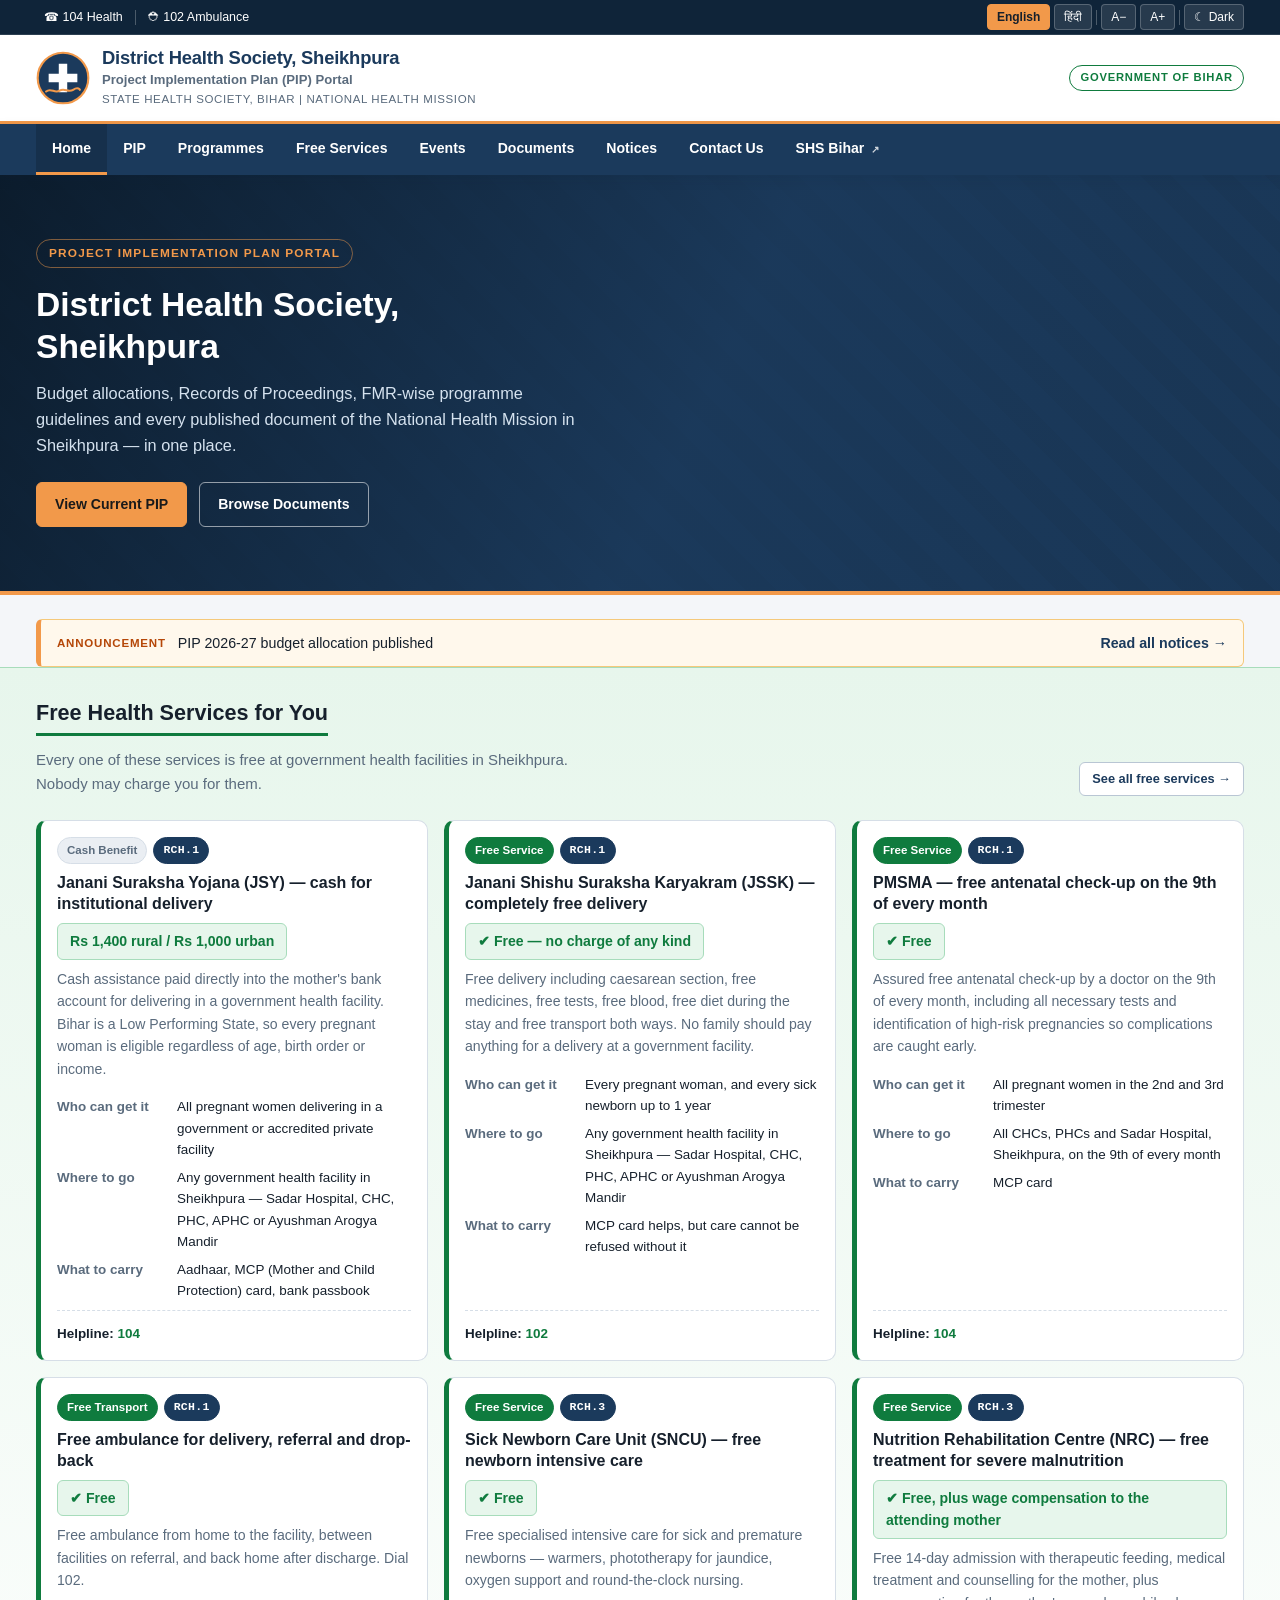
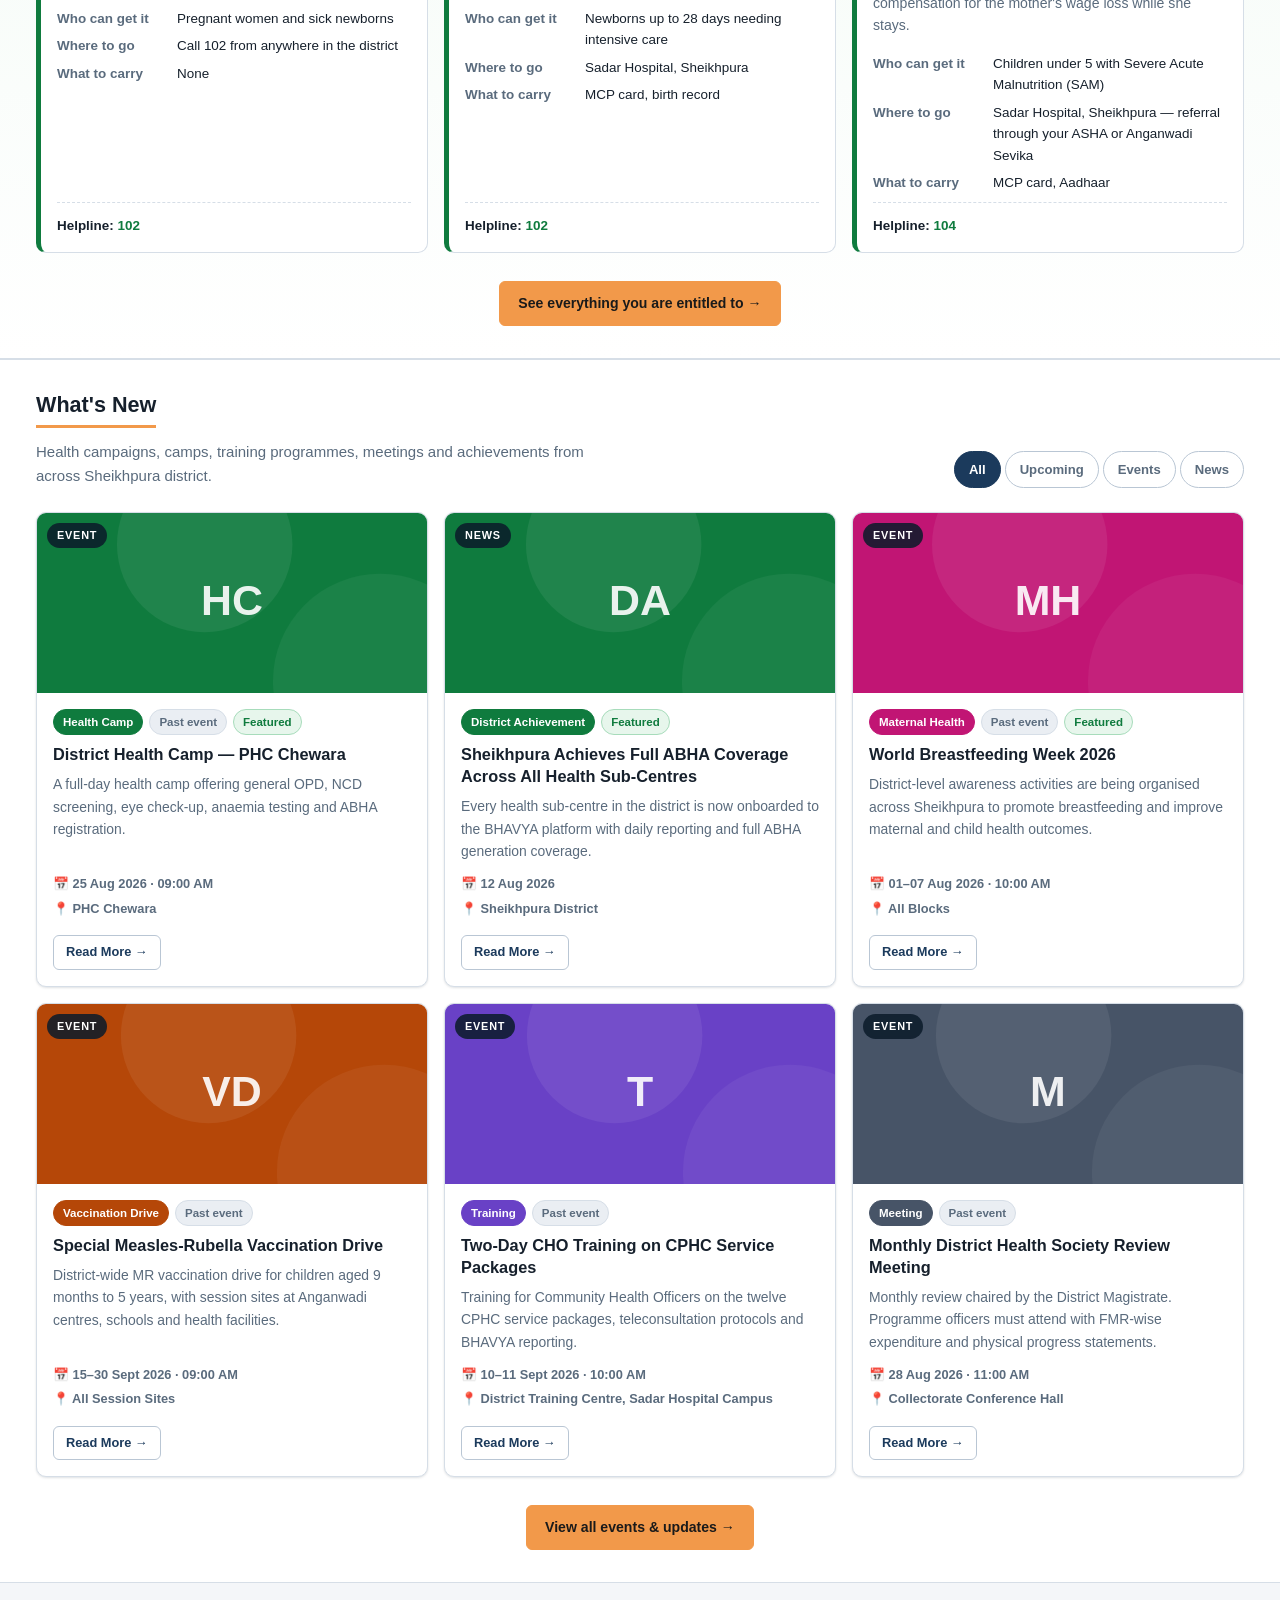
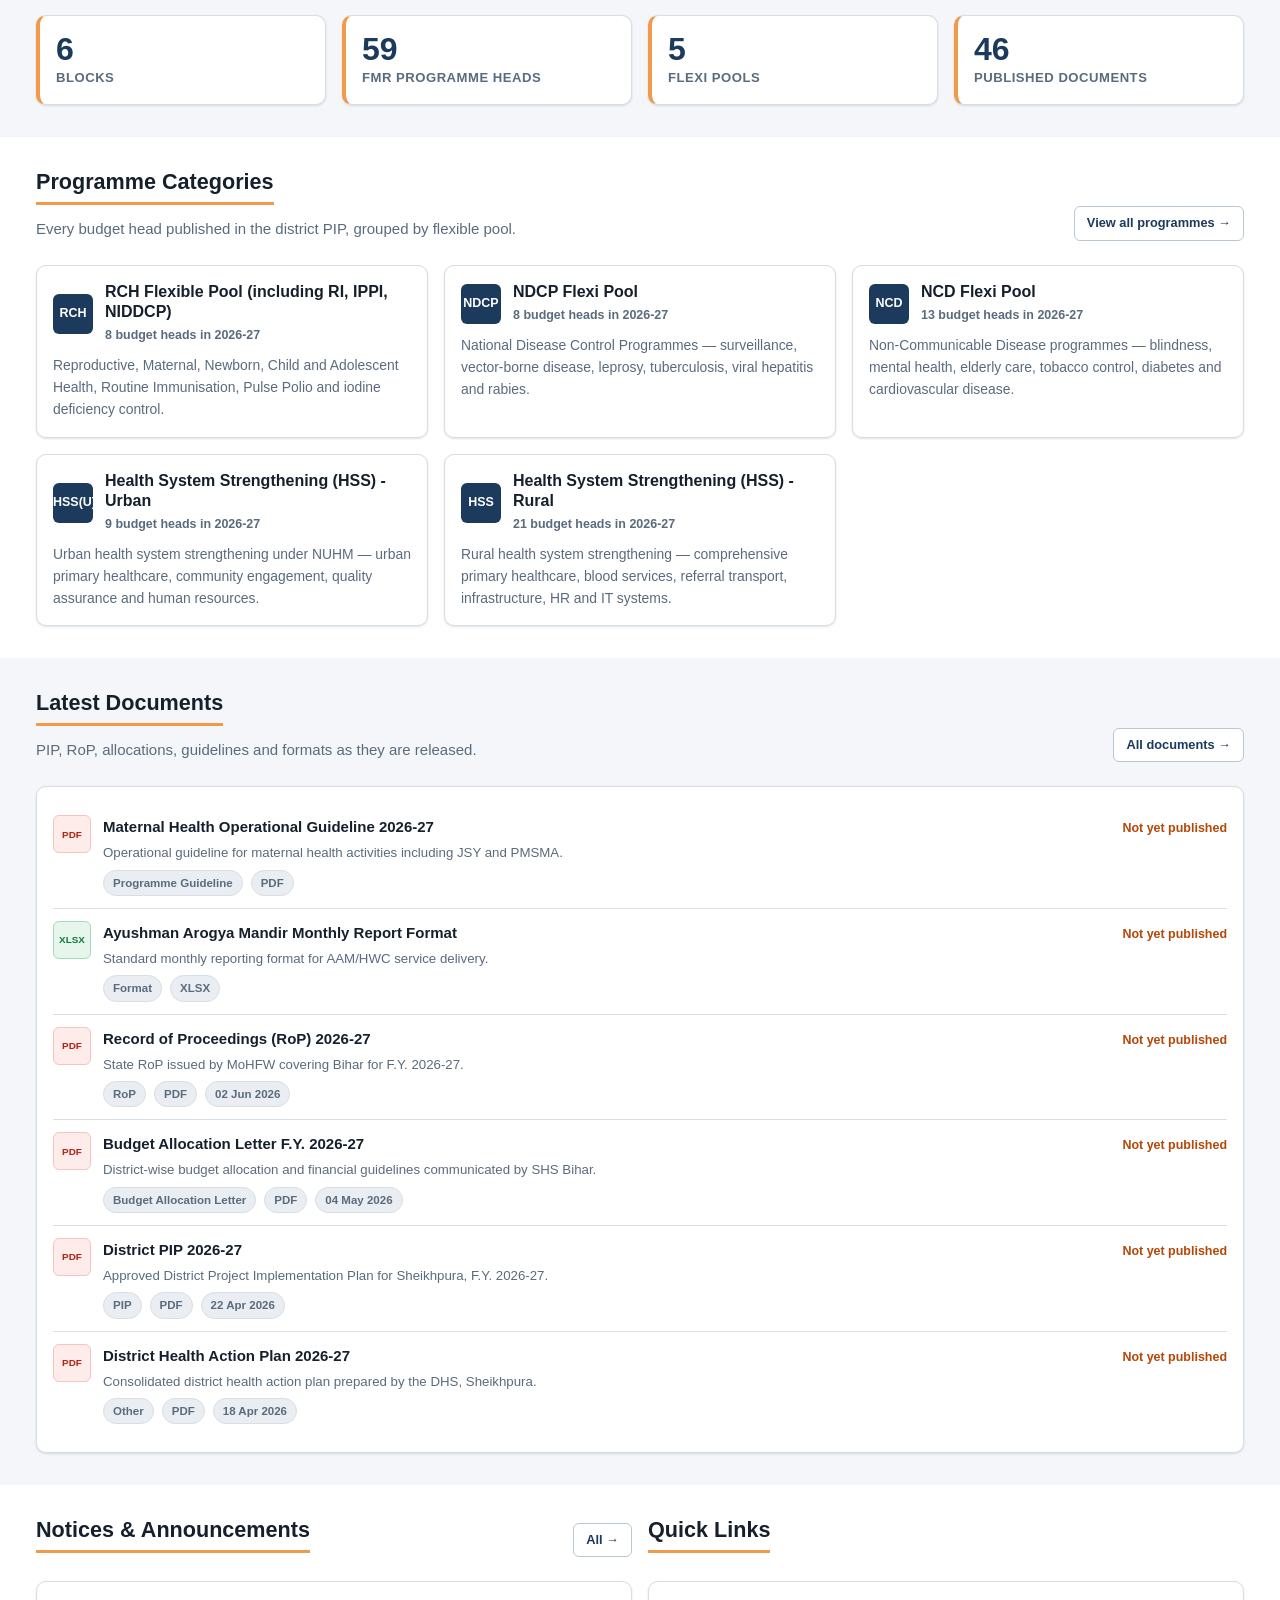
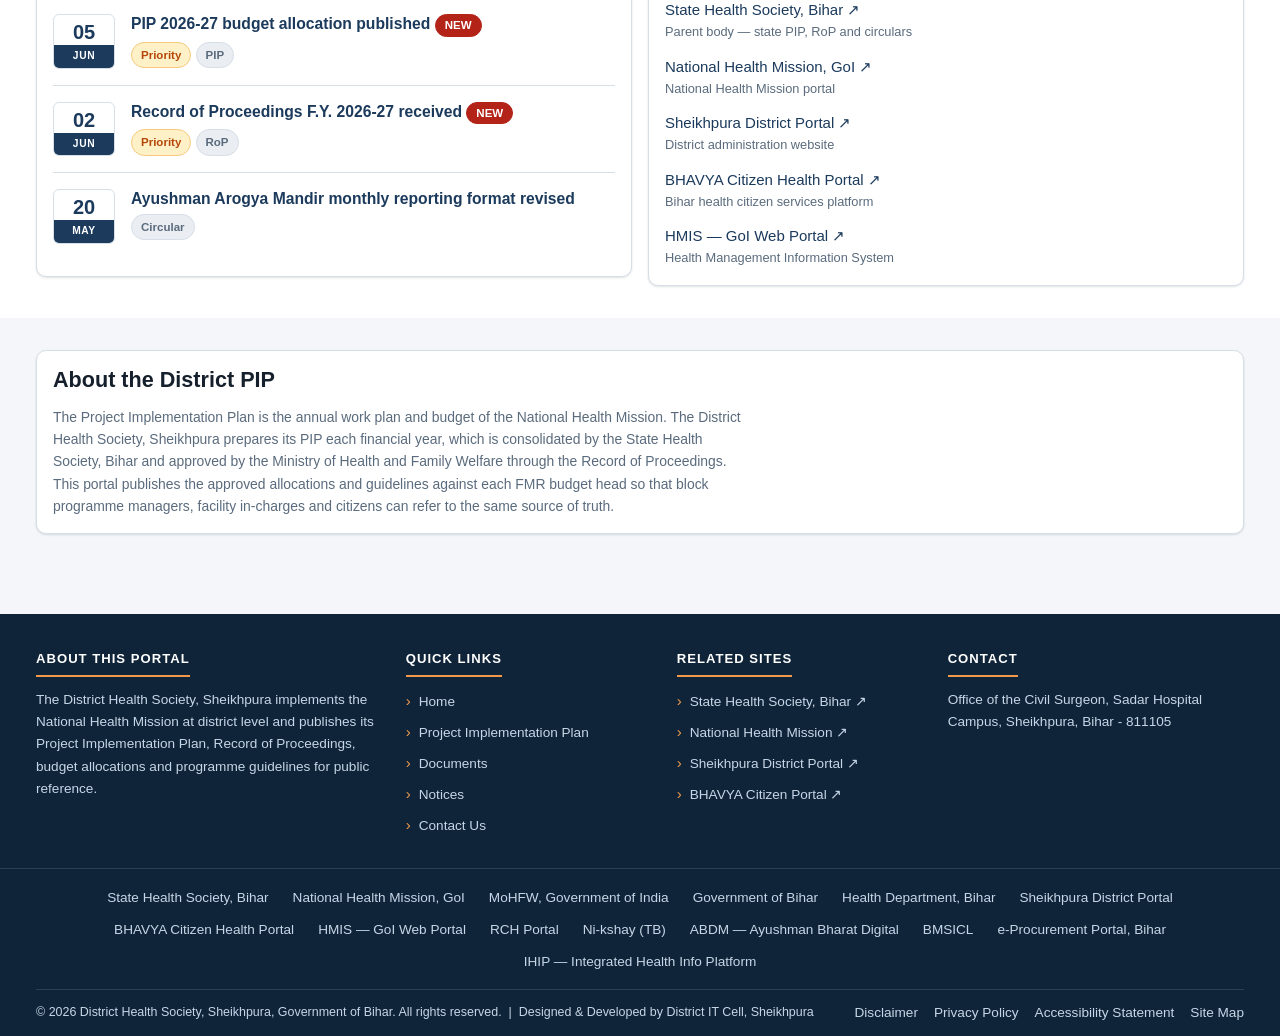
==== commit d35994c0: "Add Program_Benefits — what citizens actually get from each programme The portal is for the people o" ====
--- a/index.html
+++ b/index.html
@@ -2,6 +2,7 @@
 <html lang="en">
 <head>
 <meta charset="utf-8">
+<base href="/">
 <meta name="viewport" content="width=device-width, initial-scale=1">
 <title>District Health Society, Sheikhpura — PIP Portal</title>
 <meta name="description" content="Project Implementation Plan, Record of Proceedings, budget allocations and programme guidelines of the District Health Society, Sheikhpura, Bihar.">
@@ -52,6 +53,26 @@
       '<span>' + esc(text) + '</span>' +
       '<a href="' + esc(href) + '">' + esc((banner && banner.Link_Label) || 'Read more') + ' →</a>' +
     '</div></div>');
+  }
+
+  /* ---- Free services for citizens — the single most useful block on the page
+          for a resident, so it sits directly under the hero. ---- */
+  var benSec = Q.home(d, 'sec_benefits');
+  var topBen = Q.allBenefits(d).slice(0, 6);
+  if (topBen.length) {
+    H.push('<section class="section benefit-band" id="freeservices"><div class="container">' +
+      '<div class="section-head"><div class="head-row"><div>' +
+        '<h2>' + esc(benSec ? UI.t(benSec.Title_EN, benSec.Title_HI) : 'Free Health Services for You') + '</h2>' +
+        (benSec && benSec.Body_Text ? '<p>' + esc(benSec.Body_Text) + '</p>' : '') +
+      '</div><div class="spacer"></div>' +
+      '<a class="btn btn-outline btn-sm" href="benefits.html">' +
+        esc((benSec && benSec.Link_Label) || 'See all free services') + ' →</a></div></div>' +
+      '<div class="grid grid-3">' +
+        topBen.map(function (b) { return UI.benefitCard(b, { showProgram: true, fy: cy ? cy.Financial_Year : '' }); }).join('') +
+      '</div>' +
+      '<div style="text-align:center;margin-top:28px">' +
+        '<a class="btn btn-primary" href="benefits.html">See everything you are entitled to →</a></div>' +
+    '</div></section>');
   }
 
   /* ---- What's New / Events — sits high on the page, straight after the hero ---- */
--- a/assets/css/site.css
+++ b/assets/css/site.css
@@ -467,6 +467,47 @@
 }
 .row-actions button:hover { border-color: var(--navy); }
 .row-actions button.danger:hover { border-color: var(--red); color: var(--red); }
+
+/* ---------- citizen benefits ---------- */
+.benefit {
+  border: 1px solid var(--border); border-left: 5px solid var(--green);
+  border-radius: var(--radius-lg); background: var(--surface); padding: var(--s4);
+  display: flex; flex-direction: column; gap: var(--s2); height: 100%;
+}
+.benefit h3 { margin: 0; font-size: 1rem; line-height: 1.35; }
+.benefit .b-desc { font-size: .88rem; color: var(--text-muted); margin: 0; }
+.benefit .b-amount {
+  display: inline-flex; align-items: center; gap: 6px; align-self: flex-start;
+  background: #E7F6EC; color: var(--green); border: 1px solid #A7DCBB;
+  font-weight: 800; font-size: .88rem; padding: 6px 12px; border-radius: var(--radius);
+}
+[data-theme="dark"] .benefit .b-amount { background: #0D2B1A; }
+.benefit dl { display: grid; grid-template-columns: 108px 1fr; gap: 6px var(--s3);
+              margin: var(--s2) 0 0; font-size: .84rem; }
+.benefit dt { font-weight: 700; color: var(--text-muted); }
+.benefit dd { margin: 0; }
+.benefit .b-help {
+  margin-top: auto; padding-top: var(--s3); border-top: 1px dashed var(--border);
+  font-size: .84rem; font-weight: 600;
+}
+.benefit .b-help a { color: var(--green); }
+.b-type { align-self: flex-start; }
+.b-free { background: var(--green); color: #fff; border-color: var(--green); }
+
+.benefit-band {
+  background: linear-gradient(180deg, #E7F6EC 0%, var(--bg) 100%);
+  border-top: 1px solid #A7DCBB; border-bottom: 1px solid var(--border);
+}
+[data-theme="dark"] .benefit-band { background: linear-gradient(180deg, #0D2B1A 0%, var(--bg) 100%); }
+.benefit-band .section-head h2 { border-bottom-color: var(--green); }
+
+.b-group-head {
+  display: flex; align-items: baseline; gap: var(--s3); flex-wrap: wrap;
+  margin: var(--s6) 0 var(--s3); padding-bottom: var(--s2);
+  border-bottom: 2px solid var(--border-str);
+}
+.b-group-head h3 { margin: 0; font-size: 1.1rem; }
+.b-group-head .b-count { font-size: .82rem; color: var(--text-muted); font-weight: 600; }
 
 /* ---------- notices ---------- */
 .notice-item { display: flex; gap: var(--s4); padding: var(--s4) 0; border-bottom: 1px solid var(--border); }
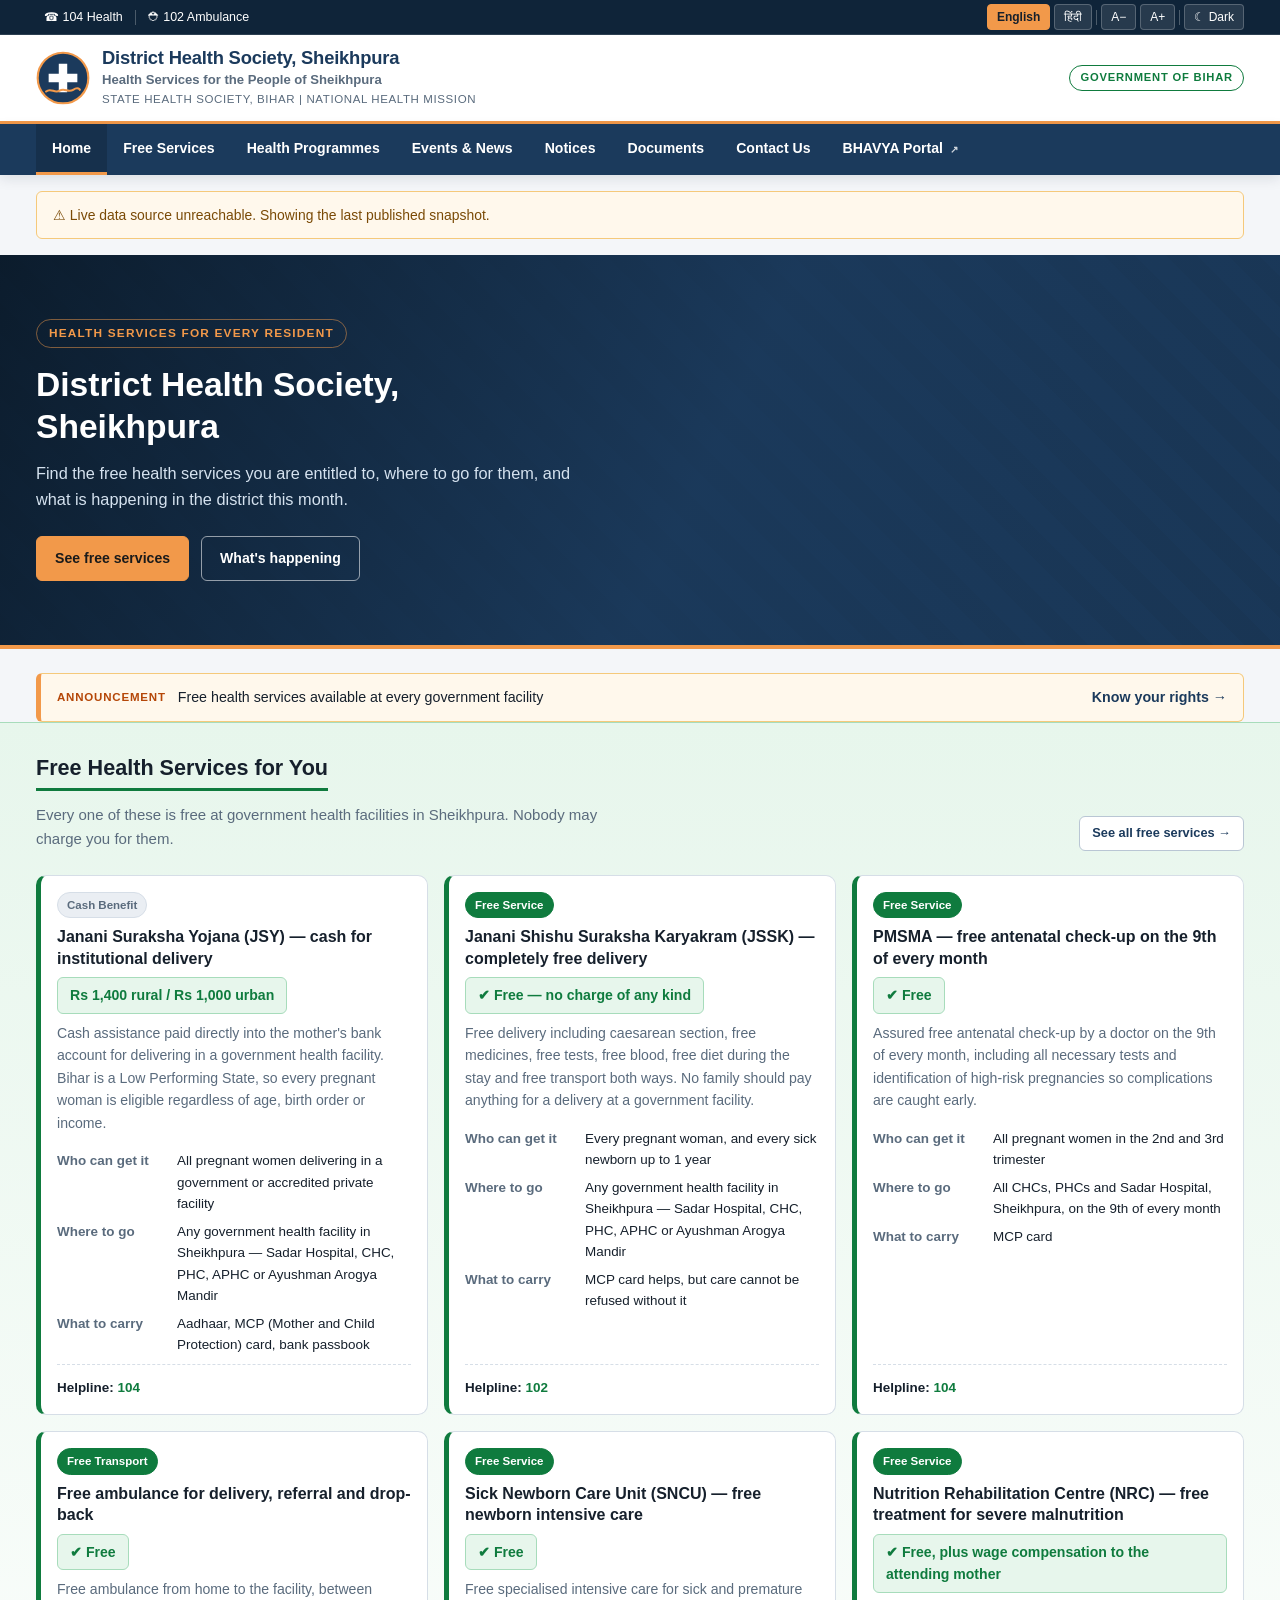
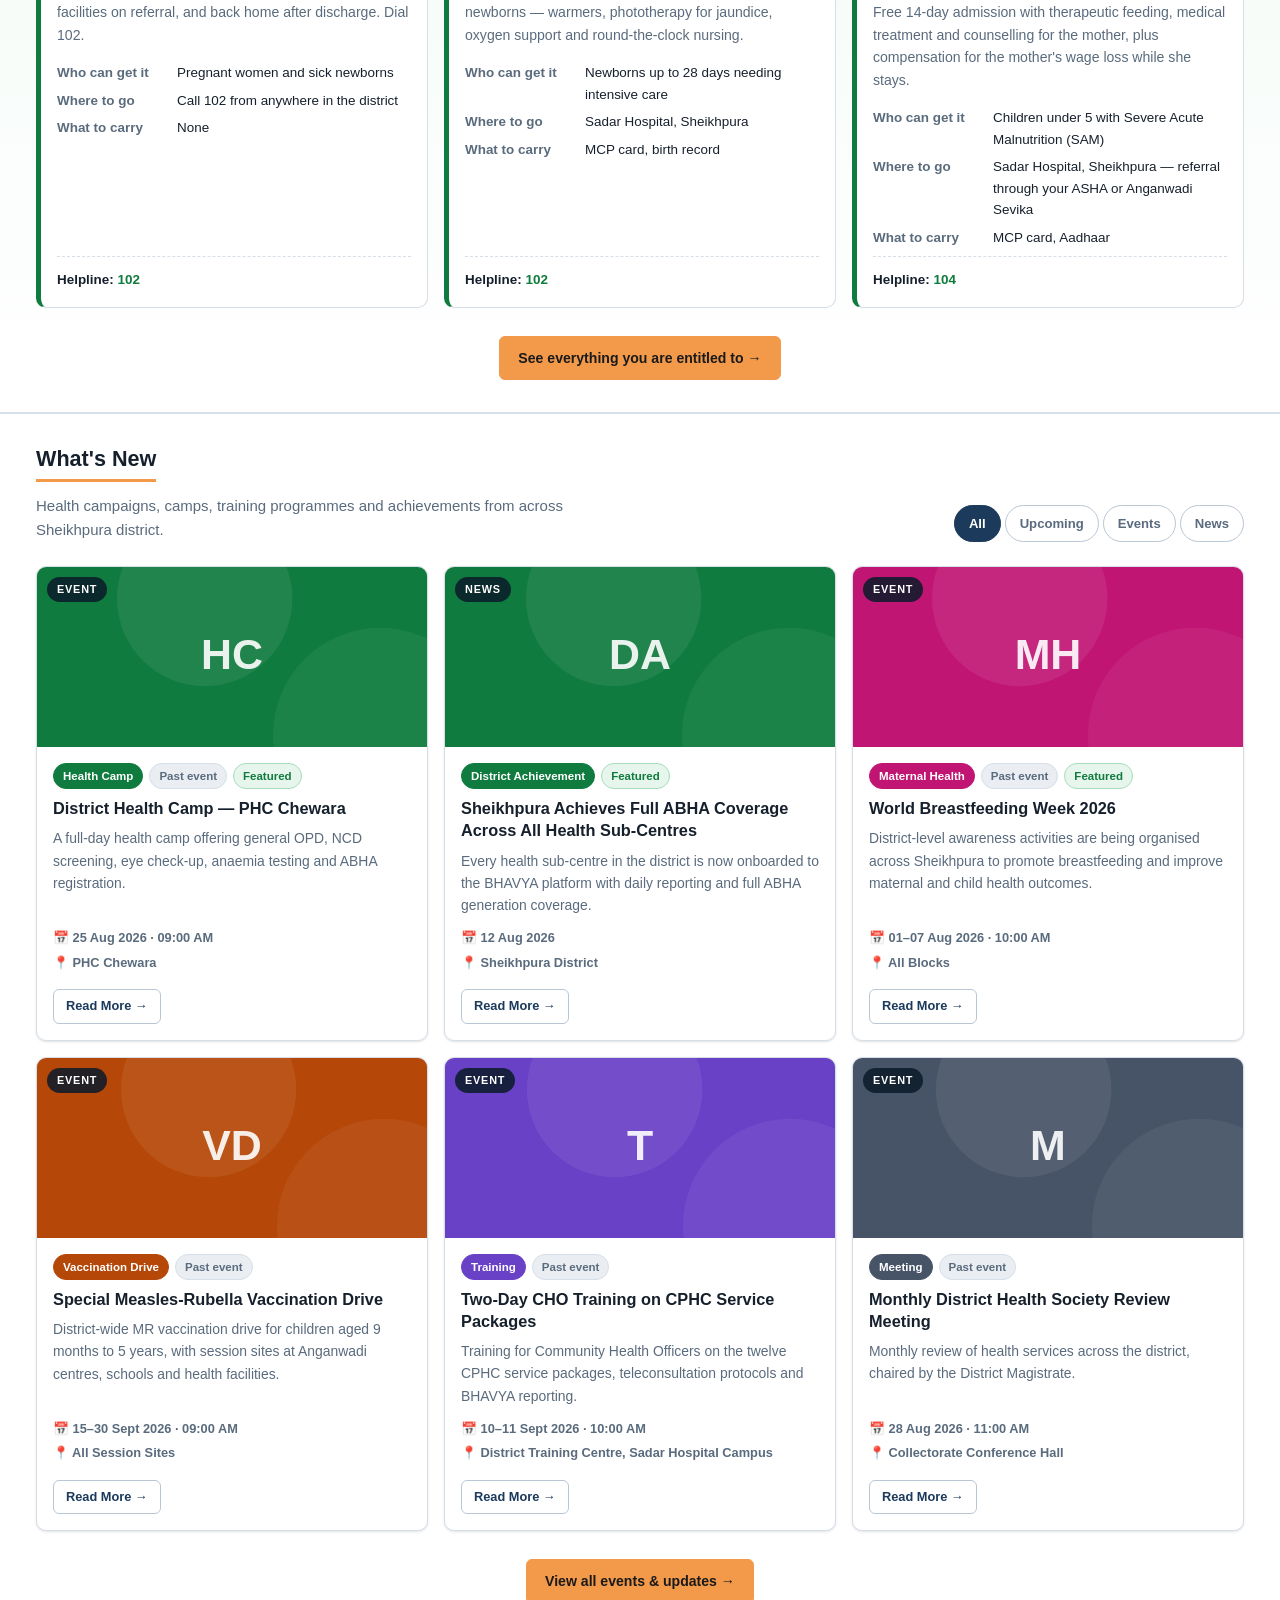
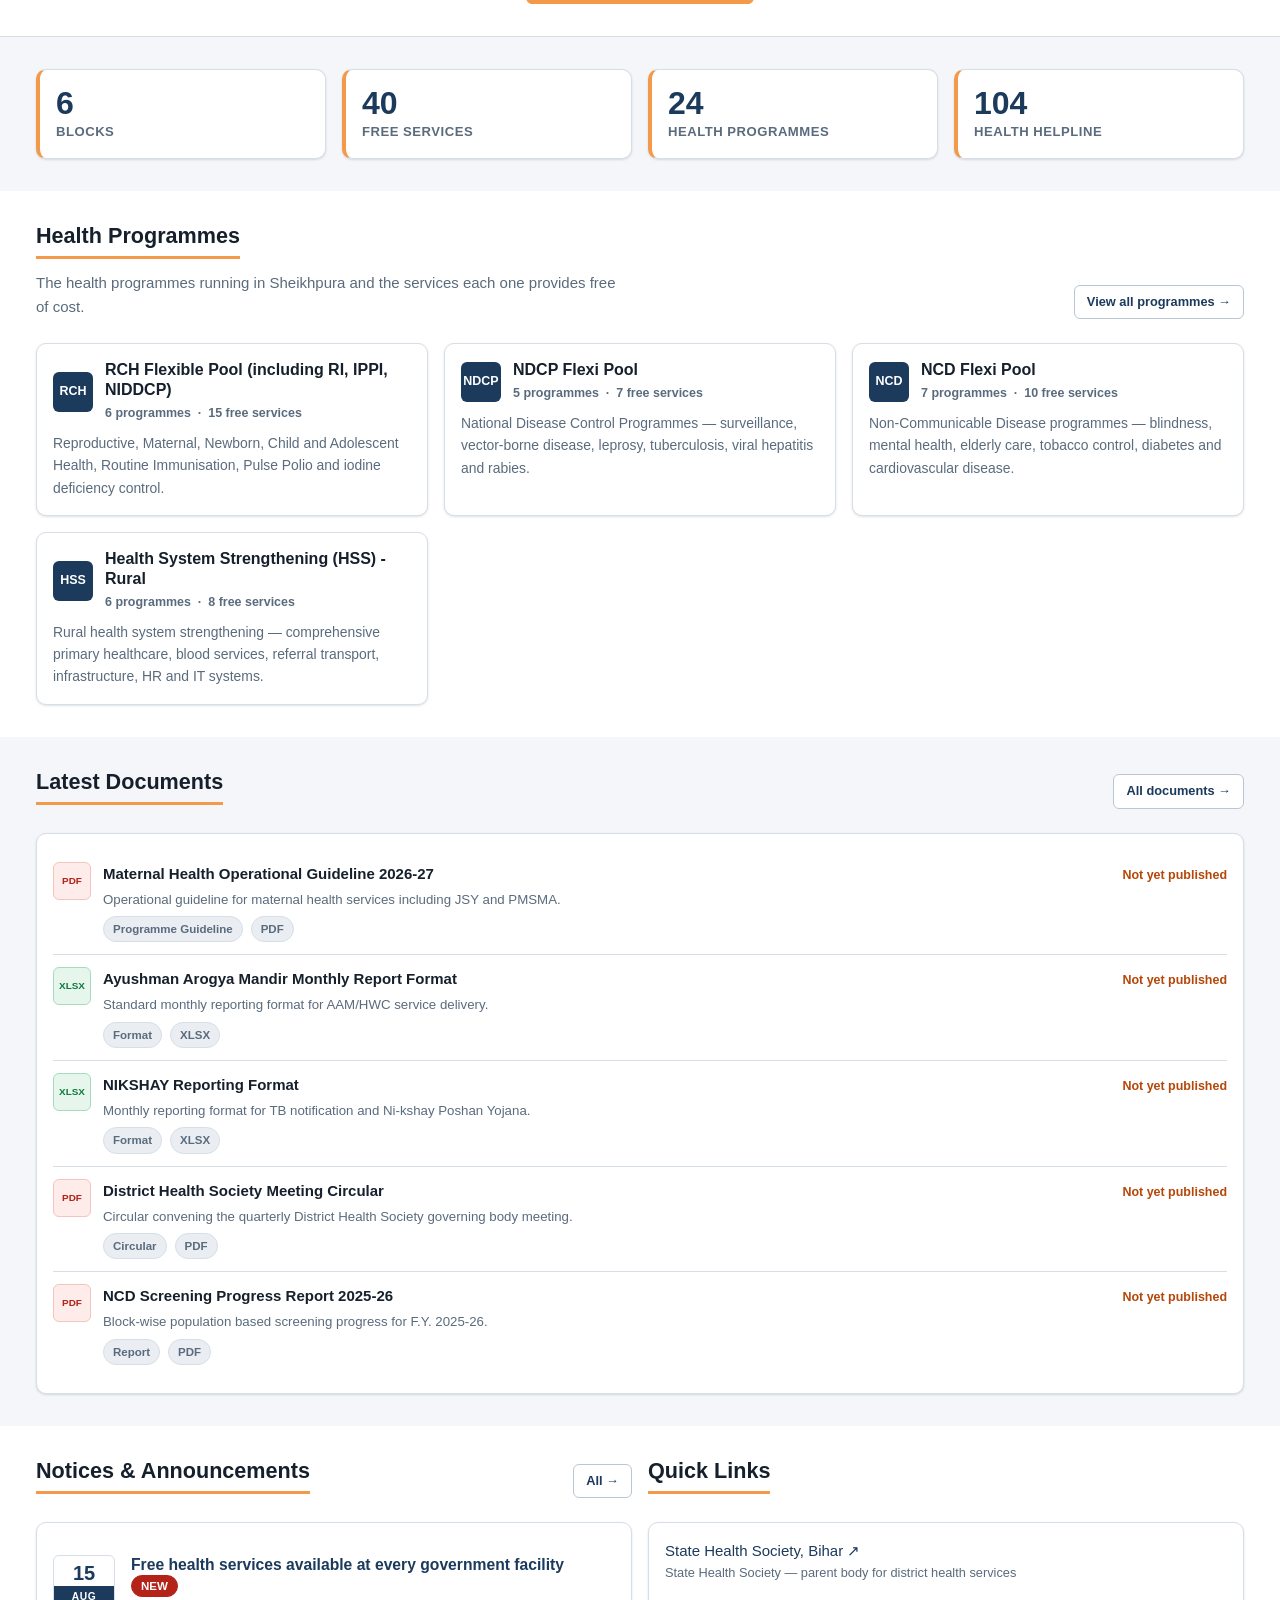
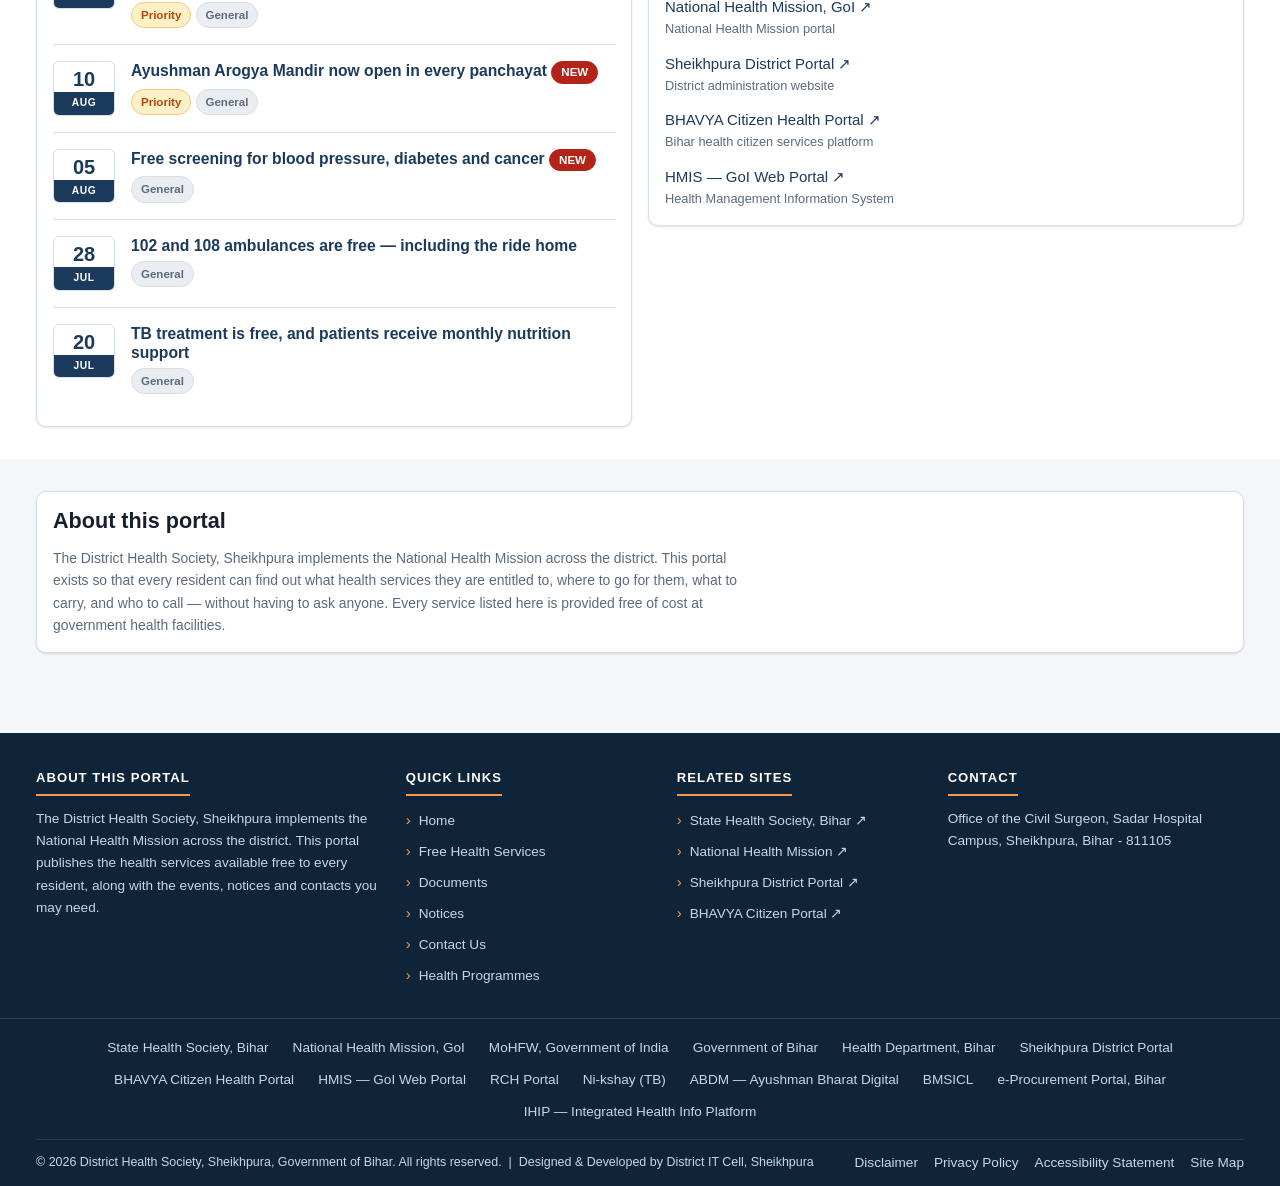
==== commit 0bb35a5e: "Remove the district financial plan; rebuild the portal around residents At the District Magistrate's" ====
--- a/index.html
+++ b/index.html
@@ -4,8 +4,8 @@
 <meta charset="utf-8">
 <base href="/">
 <meta name="viewport" content="width=device-width, initial-scale=1">
-<title>District Health Society, Sheikhpura — PIP Portal</title>
-<meta name="description" content="Project Implementation Plan, Record of Proceedings, budget allocations and programme guidelines of the District Health Society, Sheikhpura, Bihar.">
+<title>District Health Society, Sheikhpura — Health Services for Residents</title>
+<meta name="description" content="Free health services, programmes, events and notices from the District Health Society, Sheikhpura, Bihar. Find what you are entitled to, where to go and who to call.">
 <link rel="icon" href="assets/img/favicon.svg">
 <link rel="stylesheet" href="assets/css/site.css">
 </head>
@@ -32,12 +32,12 @@
   var hSub   = Q.home(d, 'hero_subtitle') || {};
   var hCta2  = Q.home(d, 'hero_cta2') || {};
   H.push('<section class="hero"><div class="container">' +
-    '<span class="eyebrow">' + esc(hTitle.Subtitle || 'Project Implementation Plan') + '</span>' +
+    '<span class="eyebrow">' + esc(hTitle.Subtitle || 'District Health Society') + '</span>' +
     '<h1>' + esc(UI.t(hTitle.Title_EN, hTitle.Title_HI)) + '</h1>' +
     (hSub.Body_Text ? '<p class="lede">' + esc(hSub.Body_Text) + '</p>' : '') +
     '<div class="hero-actions">' +
-      (hSub.Link_URL ? '<a class="btn btn-primary" href="' + esc(hSub.Link_URL) +
-          (cy ? '?fy=' + esc(cy.Financial_Year) : '') + '">' + esc(hSub.Link_Label || 'View PIP') + '</a>' : '') +
+      (hSub.Link_URL ? '<a class="btn btn-primary" href="' + esc(hSub.Link_URL) + '">' +
+          esc(hSub.Link_Label || 'See free services') + '</a>' : '') +
       (hCta2.Link_URL ? '<a class="btn btn-ghost" href="' + esc(hCta2.Link_URL) + '">' + esc(hCta2.Link_Label || 'Documents') + '</a>' : '') +
     '</div></div></section>');
 
@@ -68,7 +68,7 @@
       '<a class="btn btn-outline btn-sm" href="benefits.html">' +
         esc((benSec && benSec.Link_Label) || 'See all free services') + ' →</a></div></div>' +
       '<div class="grid grid-3">' +
-        topBen.map(function (b) { return UI.benefitCard(b, { showProgram: true, fy: cy ? cy.Financial_Year : '' }); }).join('') +
+        topBen.map(function (b) { return UI.benefitCard(b); }).join('') +
       '</div>' +
       '<div style="text-align:center;margin-top:28px">' +
         '<a class="btn btn-primary" href="benefits.html">See everything you are entitled to →</a></div>' +
@@ -99,8 +99,11 @@
   /* ---- stat tiles: sheet value, or computed live when the cell is blank ---- */
   var st = Q.stats(d);
   var computed = {
-    stat_programs: st.programs, stat_categories: st.categories,
-    stat_documents: st.documents, stat_years: st.years, stat_notices: st.notices
+    stat_benefits:   st.benefits,
+    stat_programmes: cy ? Q.programmes(d, cy.Year_ID).length : 0,
+    stat_documents:  st.documents,
+    stat_notices:    st.notices,
+    stat_events:     st.posts
   };
   var tiles = Q.homeByType(d, 'stat').map(function (s) {
     var v = String(s.Body_Text || '').trim() || computed[s.Section_Key] || '0';
@@ -110,25 +113,33 @@
   }).join('');
   if (tiles) H.push('<section class="section"><div class="container"><div class="grid grid-4">' + tiles + '</div></div></section>');
 
-  /* ---- programme categories, counted from the current year's rows ---- */
-  var secP = Q.home(d, 'sec_programs');
+  /* ---- health programmes — only those a resident can actually use ---- */
+  var secP = Q.home(d, 'sec_programmes');
   if (cy) {
-    var cards = Q.categories(d).map(function (c) {
-      var n = Q.programs(d, cy.Year_ID, c.Category_ID).length;
-      return '<a class="card card--link cat-card" href="pip.html?fy=' + esc(cy.Financial_Year) + '#' + esc(c.Category_ID) + '">' +
-        '<div class="cat-top"><span class="cat-icon">' + esc(c.Short_Name) + '</span>' +
-          '<div><h3 style="margin:0">' + esc(c.Category_Name) + '</h3>' +
-          '<span class="count">' + n + ' budget head' + (n === 1 ? '' : 's') + ' in ' + esc(cy.Financial_Year) + '</span></div></div>' +
-        (c.Description ? '<p>' + esc(c.Description) + '</p>' : '') + '</a>';
-    }).join('');
-    H.push('<section class="section section--alt"><div class="container">' +
-      '<div class="section-head"><div class="head-row"><div>' +
-        '<h2>' + esc(secP ? UI.t(secP.Title_EN, secP.Title_HI) : 'Programme Categories') + '</h2>' +
-        (secP && secP.Body_Text ? '<p>' + esc(secP.Body_Text) + '</p>' : '') +
-      '</div><div class="spacer"></div>' +
-      '<a class="btn btn-outline btn-sm" href="pip.html?fy=' + esc(cy.Financial_Year) + '">' +
-        esc((secP && secP.Link_Label) || 'View all') + ' →</a></div></div>' +
-      '<div class="grid grid-3">' + cards + '</div></div></section>');
+    var progs = Q.programmes(d, cy.Year_ID);
+    var byCat = {};
+    progs.forEach(function (p) { (byCat[p.Category_ID] = byCat[p.Category_ID] || []).push(p); });
+    var cards = Q.categories(d).filter(function (c) { return (byCat[c.Category_ID] || []).length; })
+      .map(function (c) {
+        var list = byCat[c.Category_ID];
+        var nb = list.reduce(function (a, p) { return a + Q.benefitsFor(d, p.FMR_Code, p.Year_ID).length; }, 0);
+        return '<a class="card card--link cat-card" href="programmes.html">' +
+          '<div class="cat-top"><span class="cat-icon">' + esc(c.Short_Name) + '</span>' +
+            '<div><h3 style="margin:0">' + esc(c.Category_Name) + '</h3>' +
+            '<span class="count">' + list.length + ' programme' + (list.length === 1 ? '' : 's') +
+            ' &nbsp;&middot;&nbsp; ' + nb + ' free service' + (nb === 1 ? '' : 's') + '</span></div></div>' +
+          (c.Description ? '<p>' + esc(c.Description) + '</p>' : '') + '</a>';
+      }).join('');
+    if (cards) {
+      H.push('<section class="section section--alt"><div class="container">' +
+        '<div class="section-head"><div class="head-row"><div>' +
+          '<h2>' + esc(secP ? UI.t(secP.Title_EN, secP.Title_HI) : 'Health Programmes') + '</h2>' +
+          (secP && secP.Body_Text ? '<p>' + esc(secP.Body_Text) + '</p>' : '') +
+        '</div><div class="spacer"></div>' +
+        '<a class="btn btn-outline btn-sm" href="programmes.html">' +
+          esc((secP && secP.Link_Label) || 'View all programmes') + ' &rarr;</a></div></div>' +
+        '<div class="grid grid-3">' + cards + '</div></div></section>');
+    }
   }
 
   /* ---- latest documents ---- */
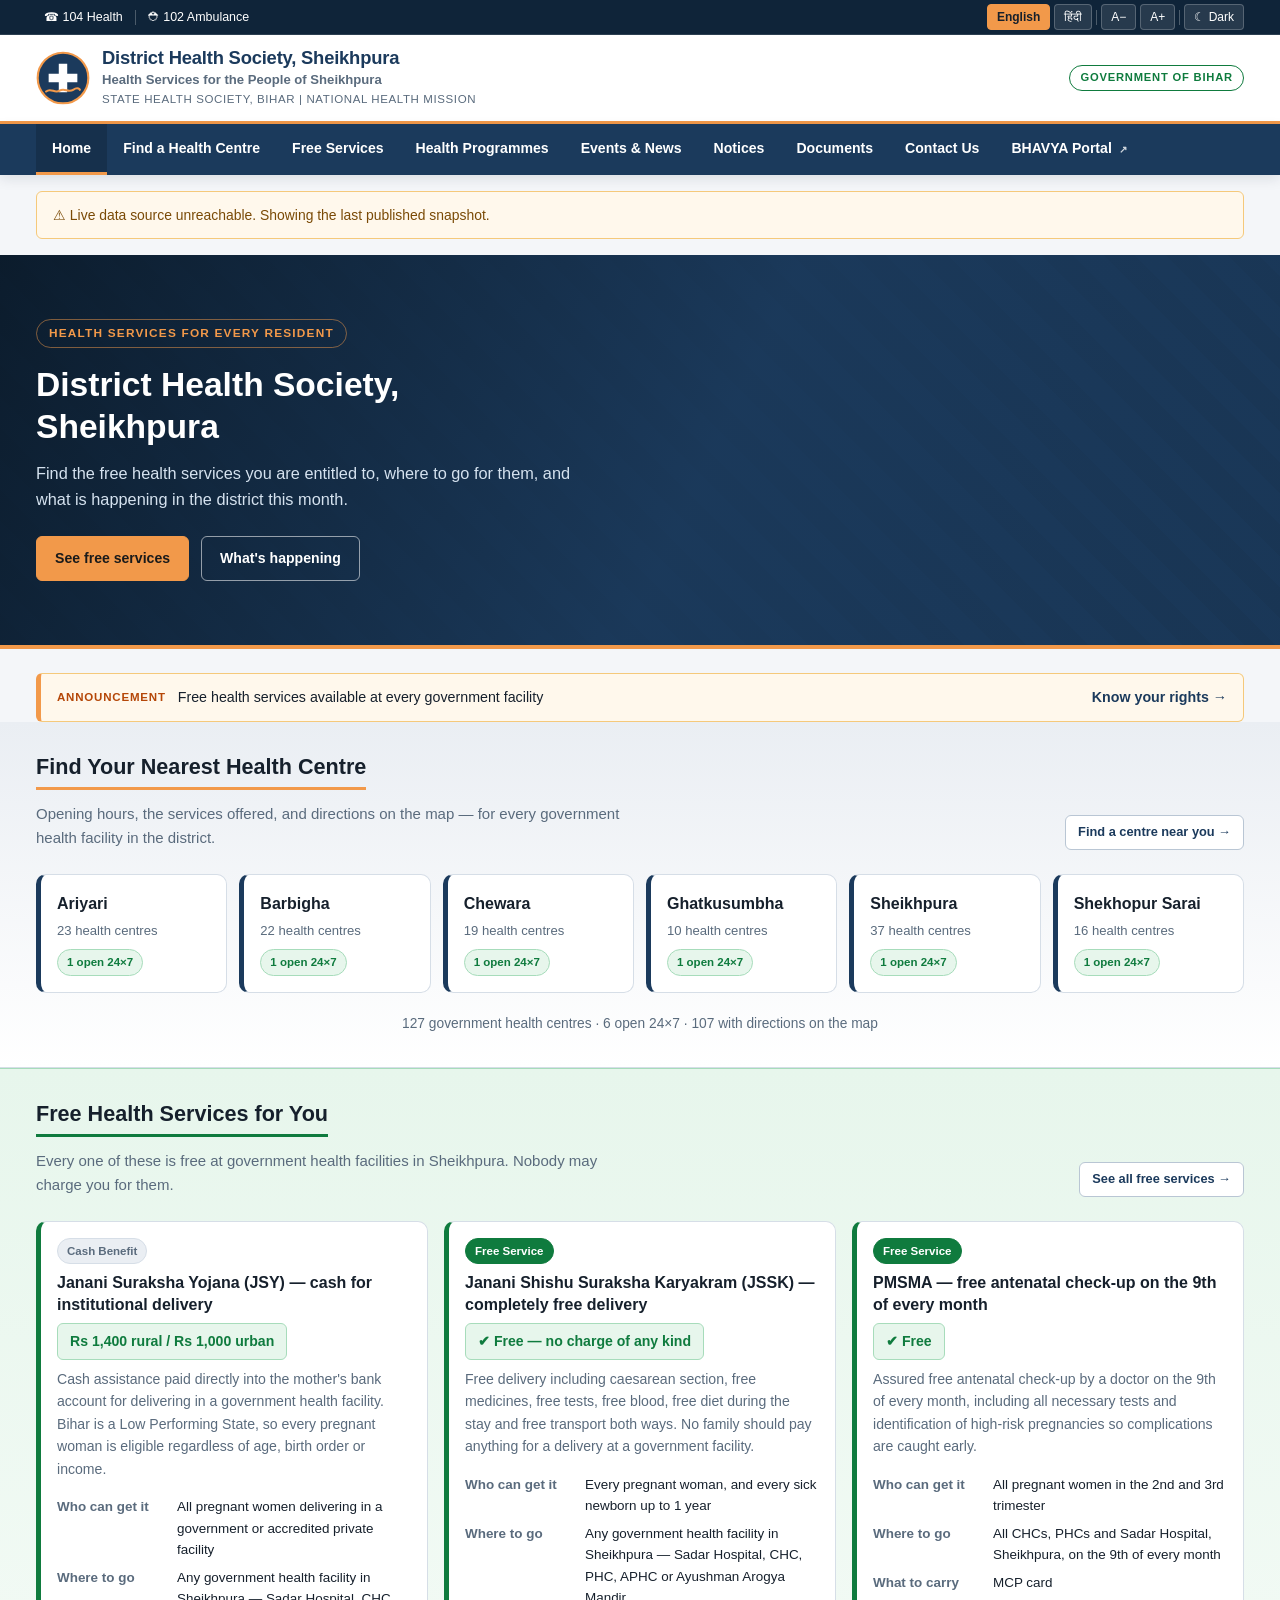
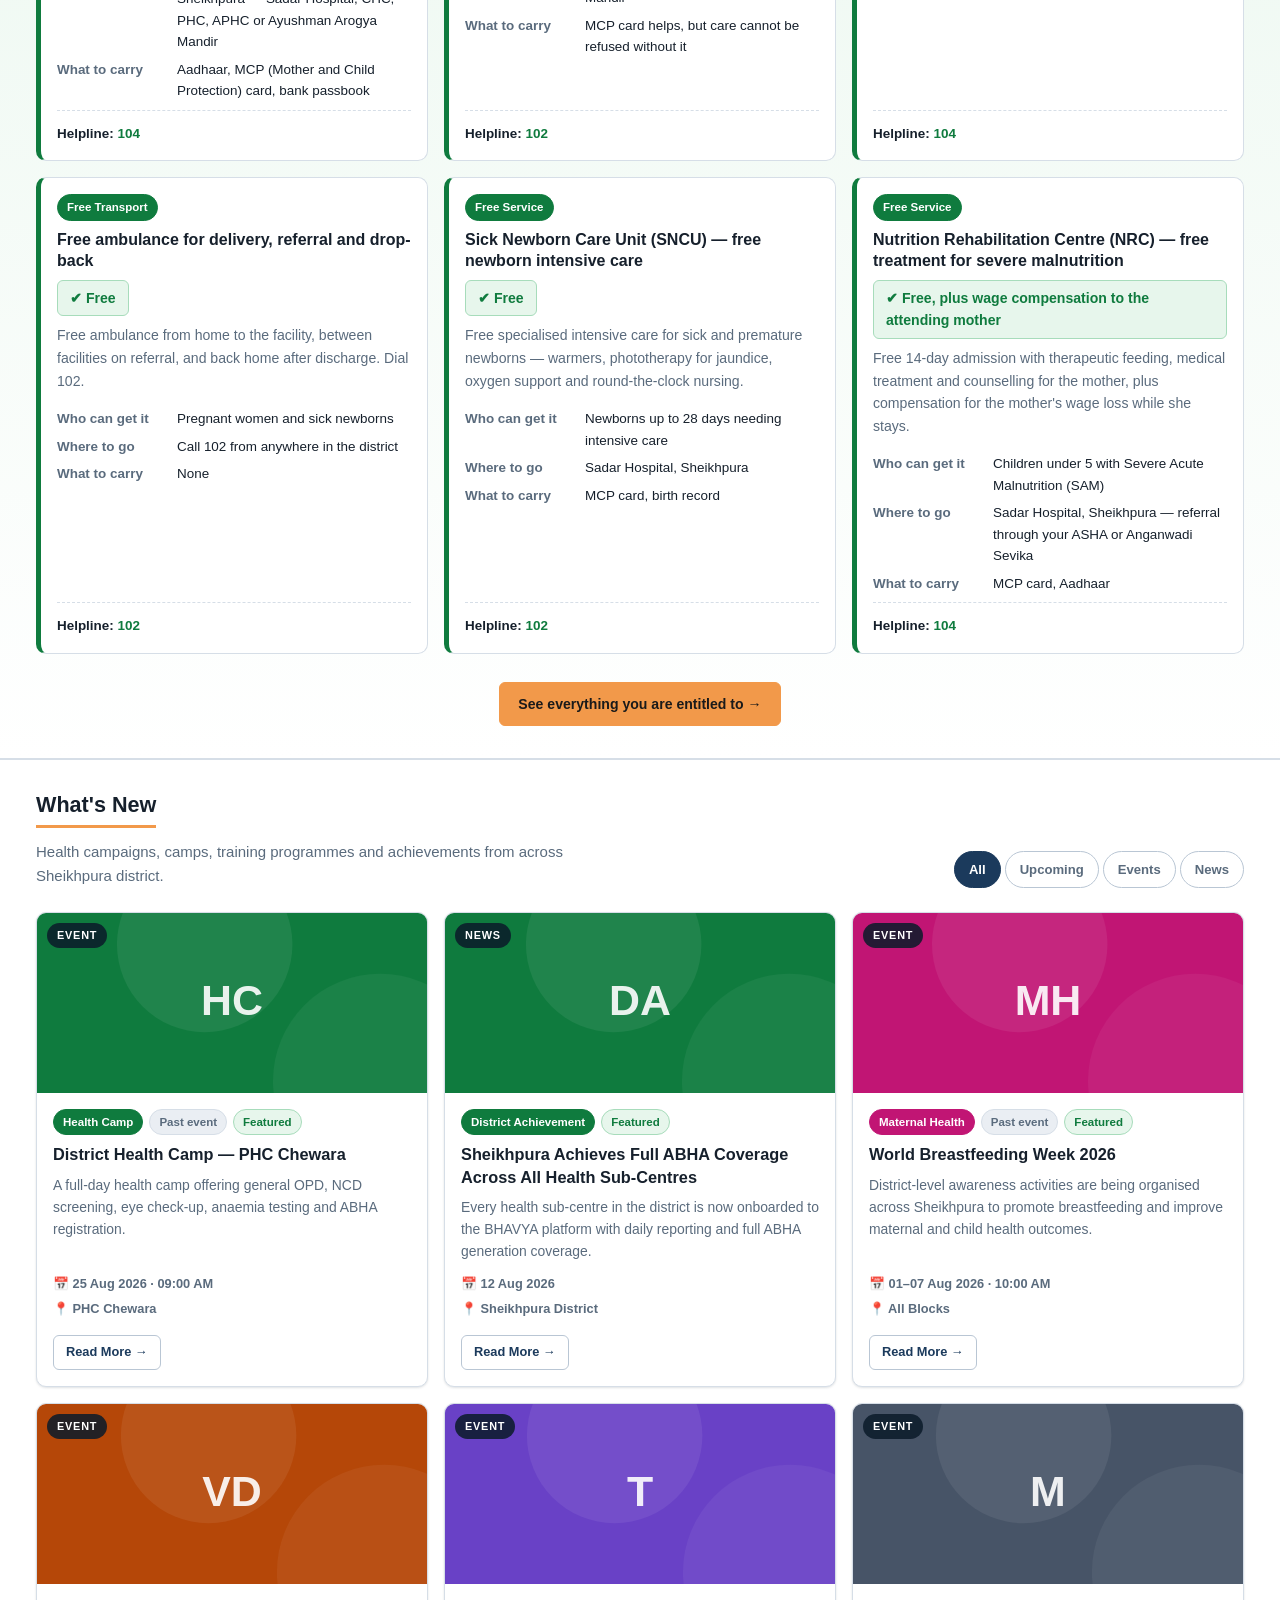
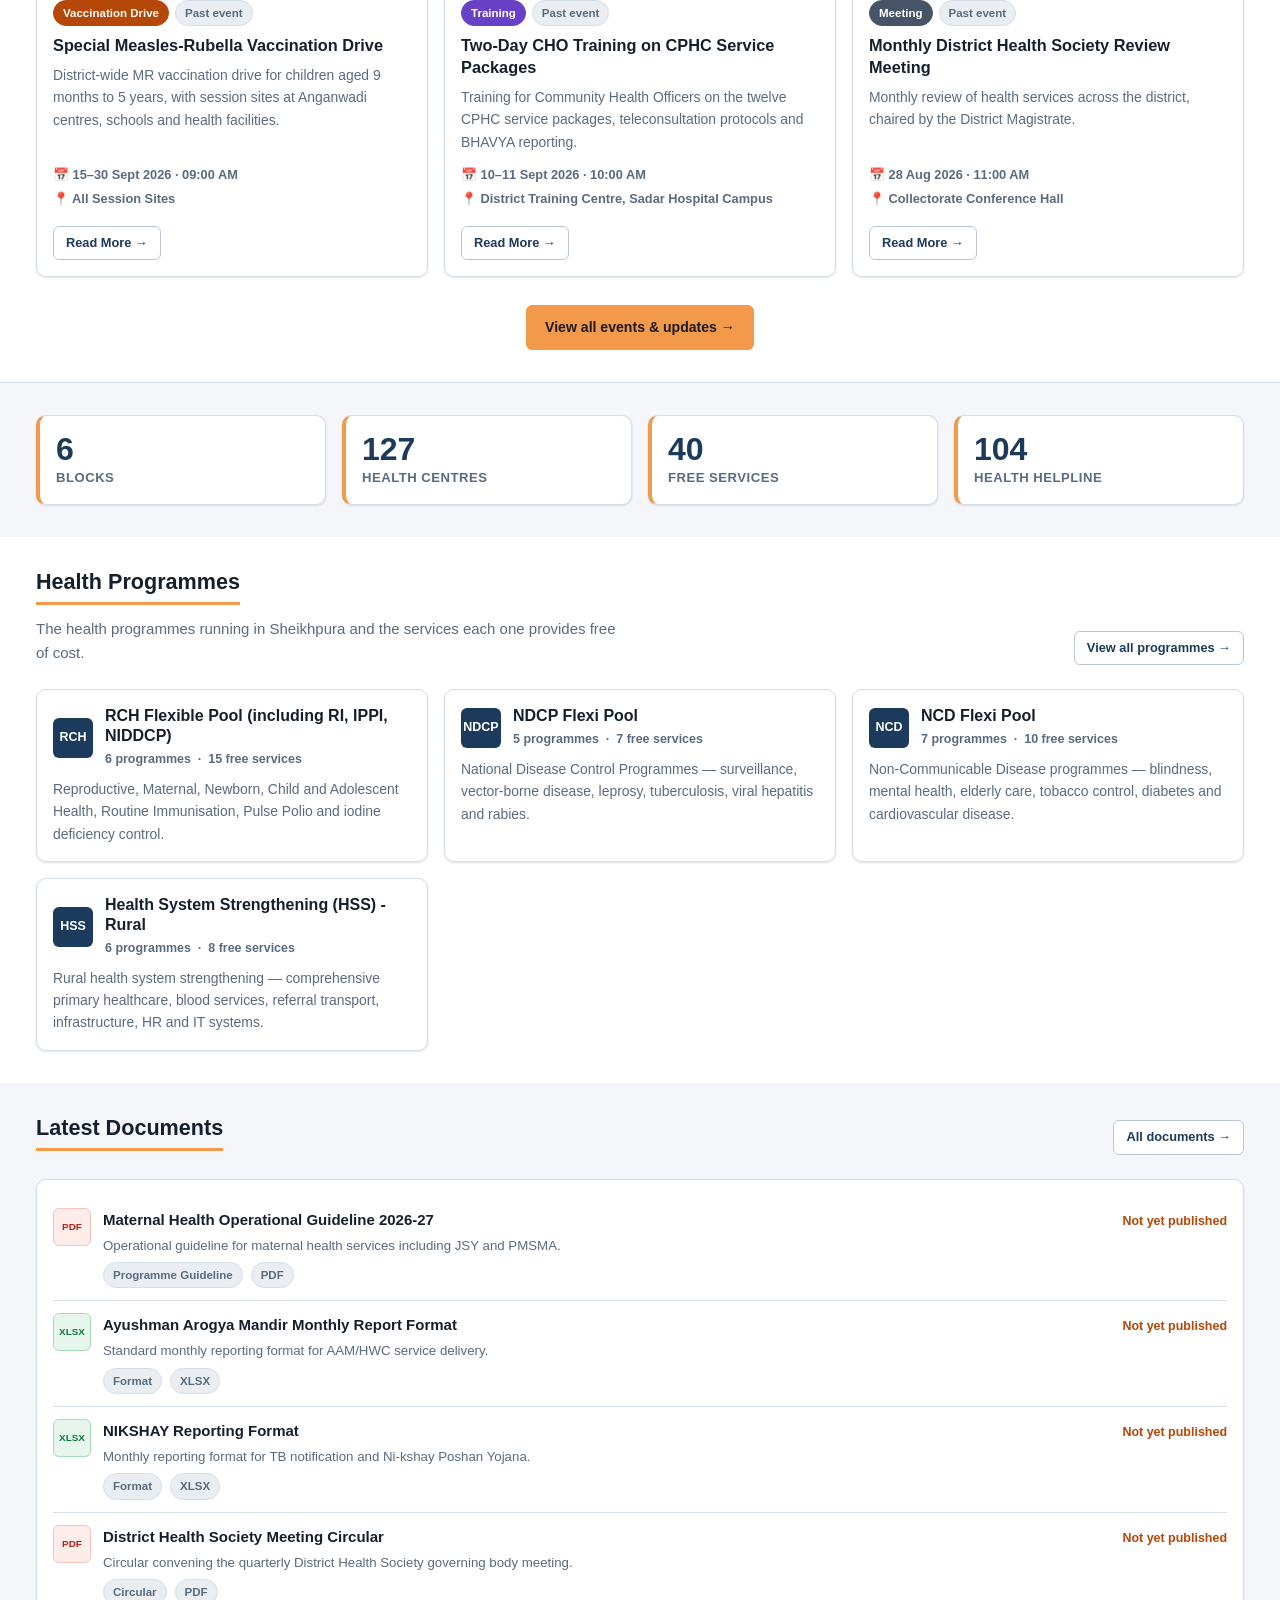
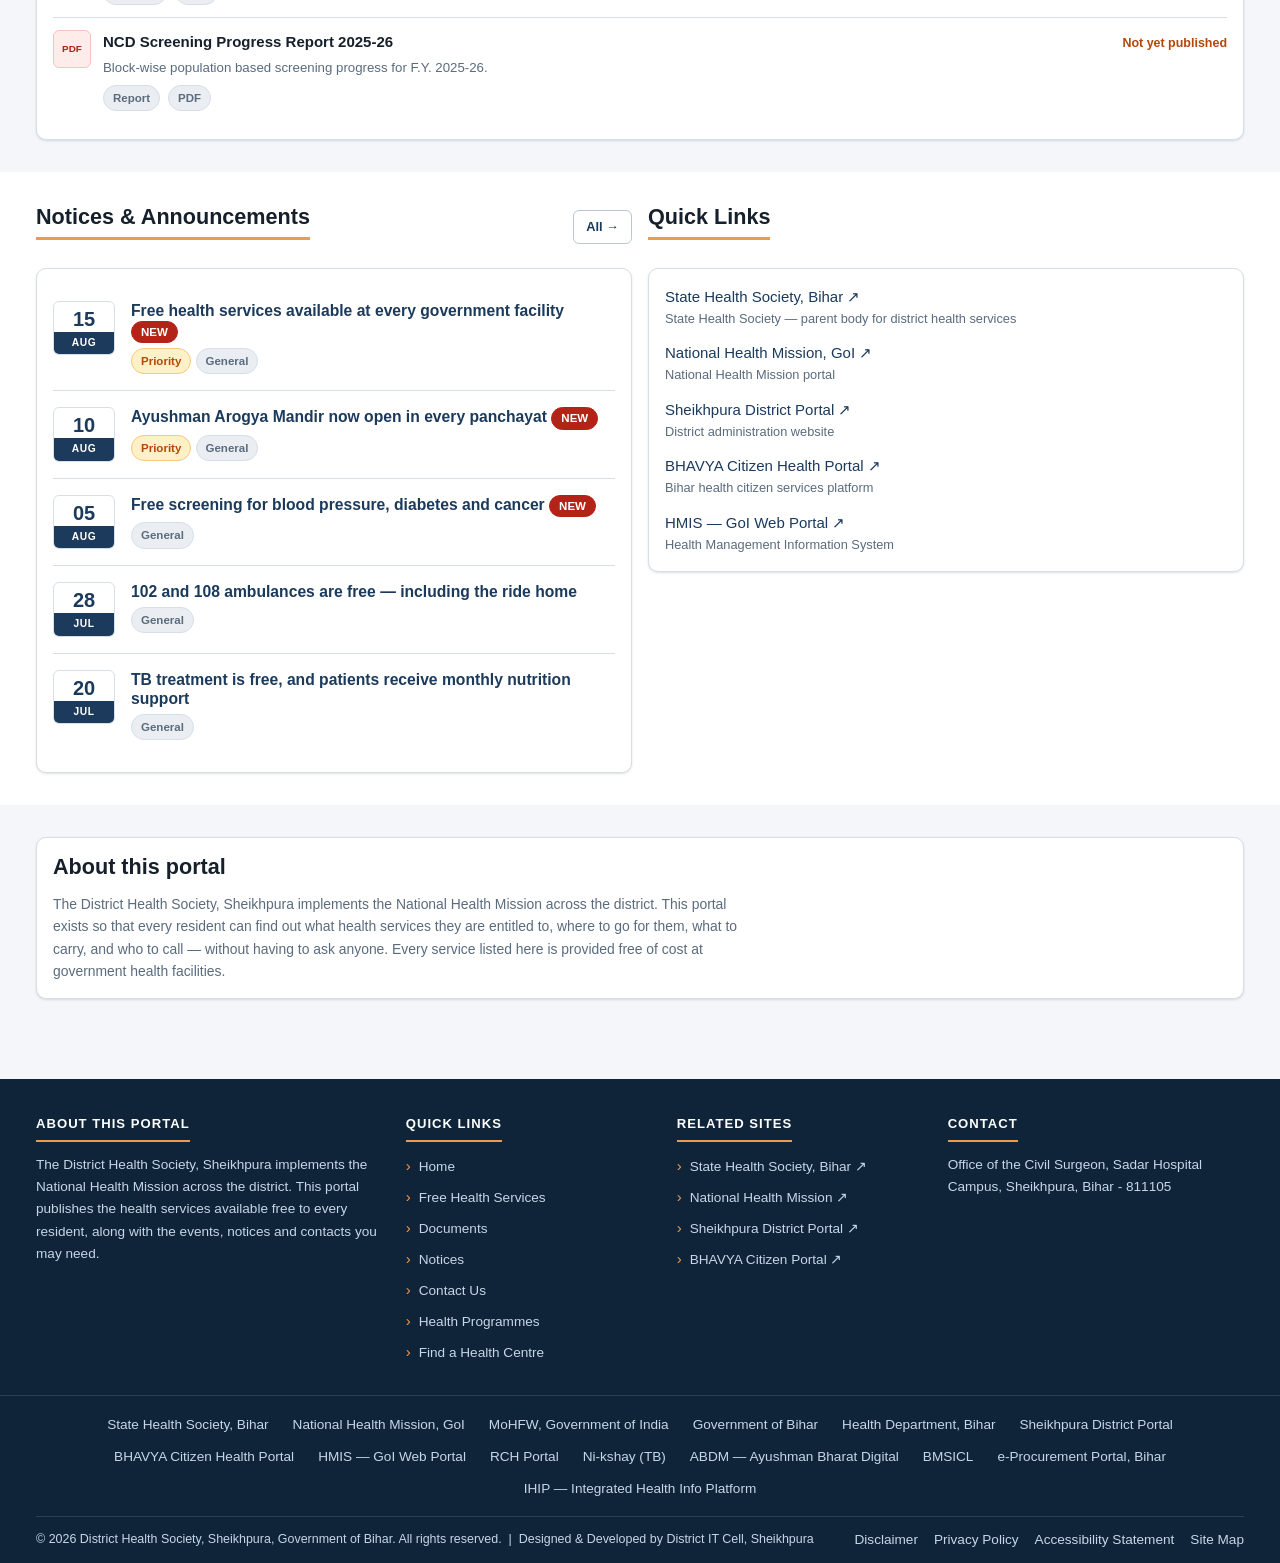
==== commit 124e6d8c: "Add the health facilities module — 127 centres with directions Integrates the district's facilities " ====
--- a/index.html
+++ b/index.html
@@ -55,6 +55,32 @@
     '</div></div>');
   }
 
+  /* ---- Find a health centre — a resident's first question is "where do I go",
+          so the block picker sits directly under the announcement strip. ---- */
+  var facSec = Q.home(d, 'sec_facilities');
+  var blocks = Q.blocks(d);
+  if (blocks.length) {
+    var fst = Q.facilityStats(d);
+    H.push('<section class="section facility-band" id="findcentre"><div class="container">' +
+      '<div class="section-head"><div class="head-row"><div>' +
+        '<h2>' + esc(facSec ? UI.t(facSec.Title_EN, facSec.Title_HI) : 'Find Your Nearest Health Centre') + '</h2>' +
+        (facSec && facSec.Body_Text ? '<p>' + esc(facSec.Body_Text) + '</p>' : '') +
+      '</div><div class="spacer"></div>' +
+      '<a class="btn btn-outline btn-sm" href="facilities.html">' +
+        esc((facSec && facSec.Link_Label) || 'Find a centre near you') + ' &rarr;</a></div></div>' +
+      '<div class="block-grid">' + blocks.map(function (b) {
+        return '<a class="block-card" href="facilities.html?block=' + encodeURIComponent(b.name) + '">' +
+          '<span class="bc-name">' + esc(b.name) + '</span>' +
+          '<span class="bc-count">' + b.count + ' health centres</span>' +
+          (b.has24x7 ? '<span class="chip chip--live">' + b.has24x7 + ' open 24&times;7</span>' : '') +
+        '</a>';
+      }).join('') + '</div>' +
+      '<p style="margin:20px 0 0;font-size:.86rem;color:var(--text-muted);text-align:center">' +
+        fst.total + ' government health centres &middot; ' + fst.emergency +
+        ' open 24&times;7 &middot; ' + fst.mapped + ' with directions on the map</p>' +
+    '</div></section>');
+  }
+
   /* ---- Free services for citizens — the single most useful block on the page
           for a resident, so it sits directly under the hero. ---- */
   var benSec = Q.home(d, 'sec_benefits');
@@ -99,6 +125,7 @@
   /* ---- stat tiles: sheet value, or computed live when the cell is blank ---- */
   var st = Q.stats(d);
   var computed = {
+    stat_facilities: st.facilities,
     stat_benefits:   st.benefits,
     stat_programmes: cy ? Q.programmes(d, cy.Year_ID).length : 0,
     stat_documents:  st.documents,
--- a/assets/css/site.css
+++ b/assets/css/site.css
@@ -508,6 +508,56 @@
 }
 .b-group-head h3 { margin: 0; font-size: 1.1rem; }
 .b-group-head .b-count { font-size: .82rem; color: var(--text-muted); font-weight: 600; }
+
+/* ---------- facilities ---------- */
+.facility-band {
+  background: linear-gradient(180deg, var(--bg-sunken) 0%, var(--bg) 100%);
+  border-bottom: 1px solid var(--border);
+}
+.facility-card { display: flex; flex-direction: column; gap: var(--s2); height: 100%; }
+.fc-top { display: flex; gap: var(--s3); align-items: flex-start; }
+.fc-type {
+  flex: 0 0 auto; min-width: 46px; text-align: center; font-size: .68rem; font-weight: 800;
+  letter-spacing: .5px; padding: 6px 8px; border-radius: var(--radius);
+  background: var(--navy); color: #fff;
+}
+.fc-DH   { background: #B42318; }
+.fc-CHC  { background: #0F7B3E; }
+.fc-PHC  { background: #1B7FA8; }
+.fc-APHC { background: #6941C6; }
+.fc-HSC  { background: var(--navy); }
+.facility-card h3 { margin: 0 0 3px; font-size: .98rem; line-height: 1.3; }
+.facility-card h3 a { color: var(--text); }
+.fc-meta { font-size: .78rem; color: var(--text-muted); font-weight: 600; }
+.fc-actions { display: flex; gap: var(--s2); flex-wrap: wrap; margin-top: auto; padding-top: var(--s2); }
+.fc-actions .btn { flex: 1 1 auto; }
+
+.svc-list { display: flex; gap: 5px; flex-wrap: wrap; }
+.svc-chip {
+  font-size: .74rem; padding: 3px 9px; border-radius: 999px;
+  background: var(--bg-sunken); color: var(--text-muted); border: 1px solid var(--border);
+}
+.svc-more { font-weight: 700; color: var(--navy); }
+[data-theme="dark"] .svc-more { color: #9CC6EE; }
+
+.block-grid { display: grid; grid-template-columns: repeat(auto-fill, minmax(190px, 1fr)); gap: var(--s3); }
+.block-card {
+  font: inherit; text-align: left; cursor: pointer; padding: var(--s4);
+  background: var(--surface); border: 1px solid var(--border); border-left: 5px solid var(--navy);
+  border-radius: var(--radius-lg); display: flex; flex-direction: column; gap: 4px;
+  transition: border-color .15s, box-shadow .15s, transform .15s;
+}
+.block-card:hover { border-color: var(--accent); border-left-color: var(--accent);
+                    box-shadow: var(--shadow-md); transform: translateY(-2px); }
+.block-card .bc-name { font-weight: 800; font-size: 1rem; color: var(--text); }
+.block-card .bc-count { font-size: .82rem; color: var(--text-muted); }
+.block-card .chip { align-self: flex-start; margin-top: 4px; }
+
+.day-chip {
+  display: inline-block; font-size: .72rem; font-weight: 700; padding: 2px 7px;
+  margin: 2px 3px 2px 0; border-radius: 4px;
+  background: var(--bg-sunken); color: var(--text-muted); border: 1px solid var(--border);
+}
 
 /* ---------- notices ---------- */
 .notice-item { display: flex; gap: var(--s4); padding: var(--s4) 0; border-bottom: 1px solid var(--border); }
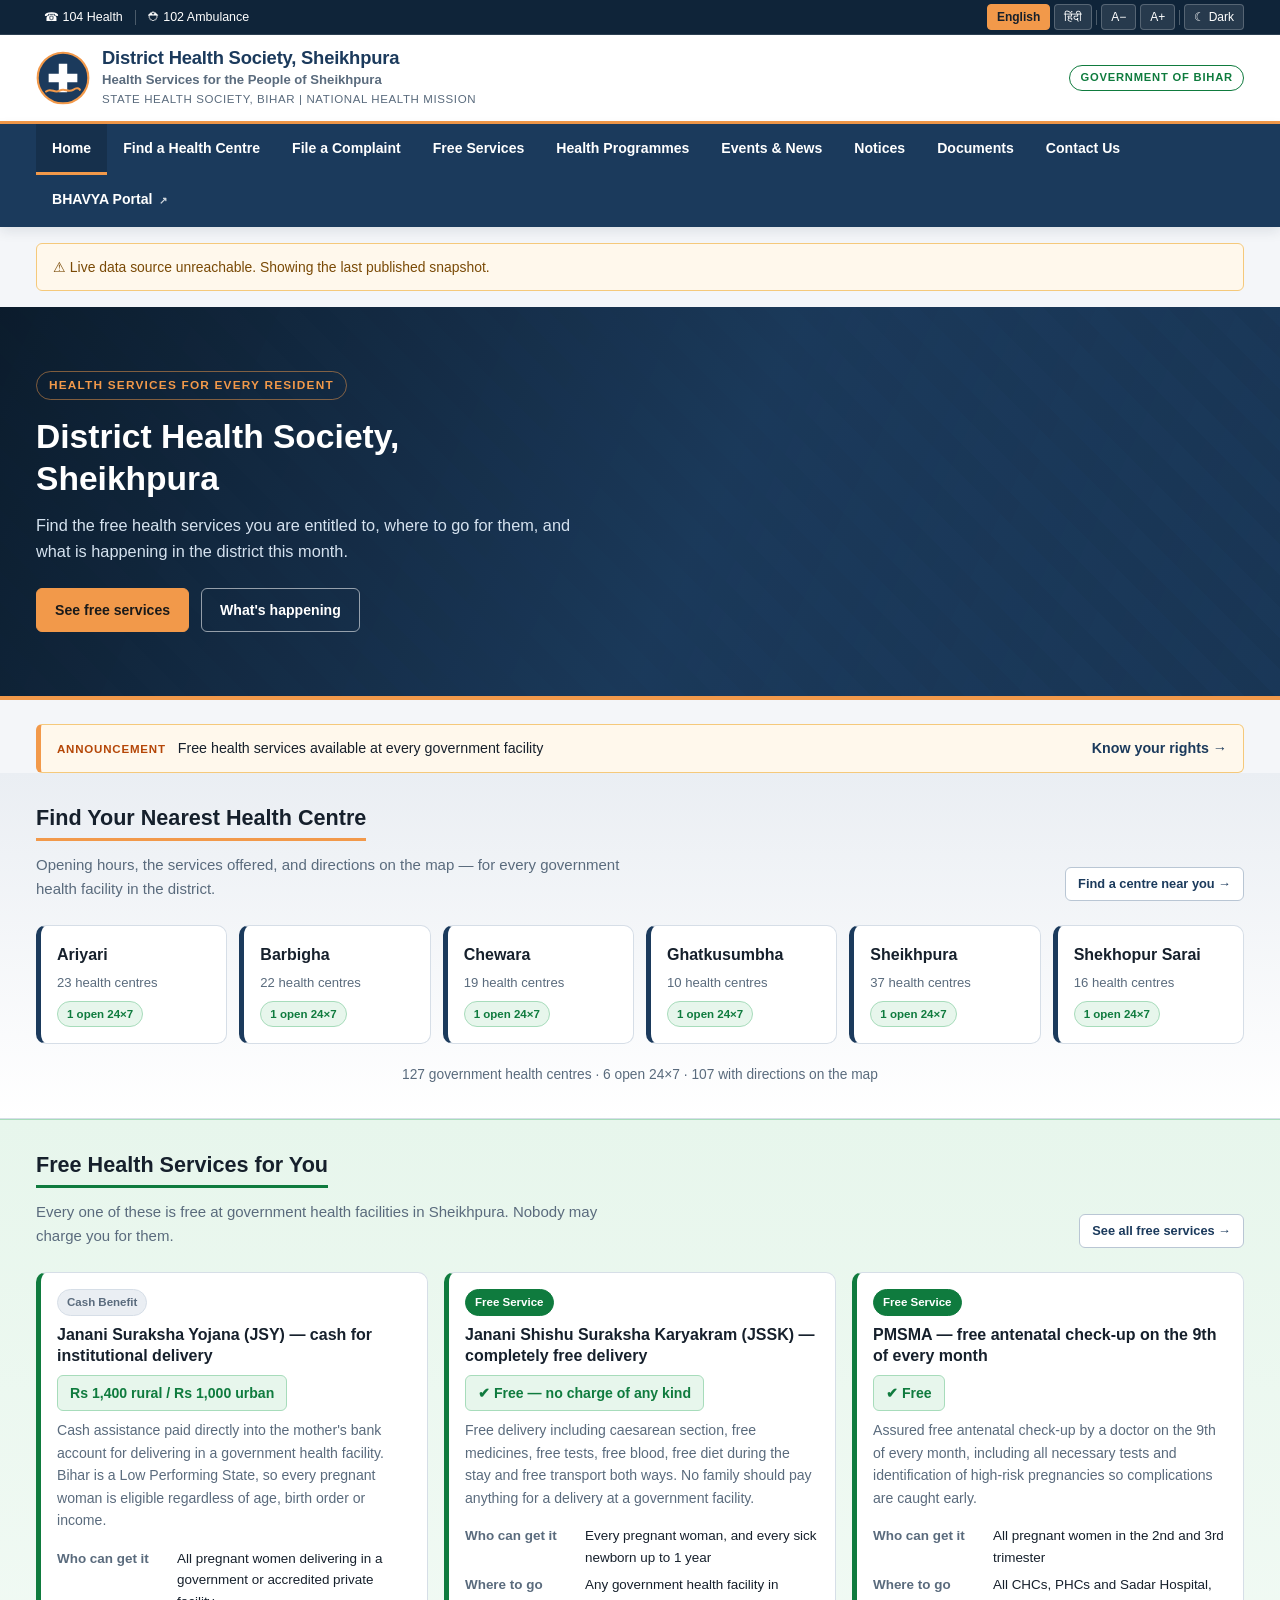
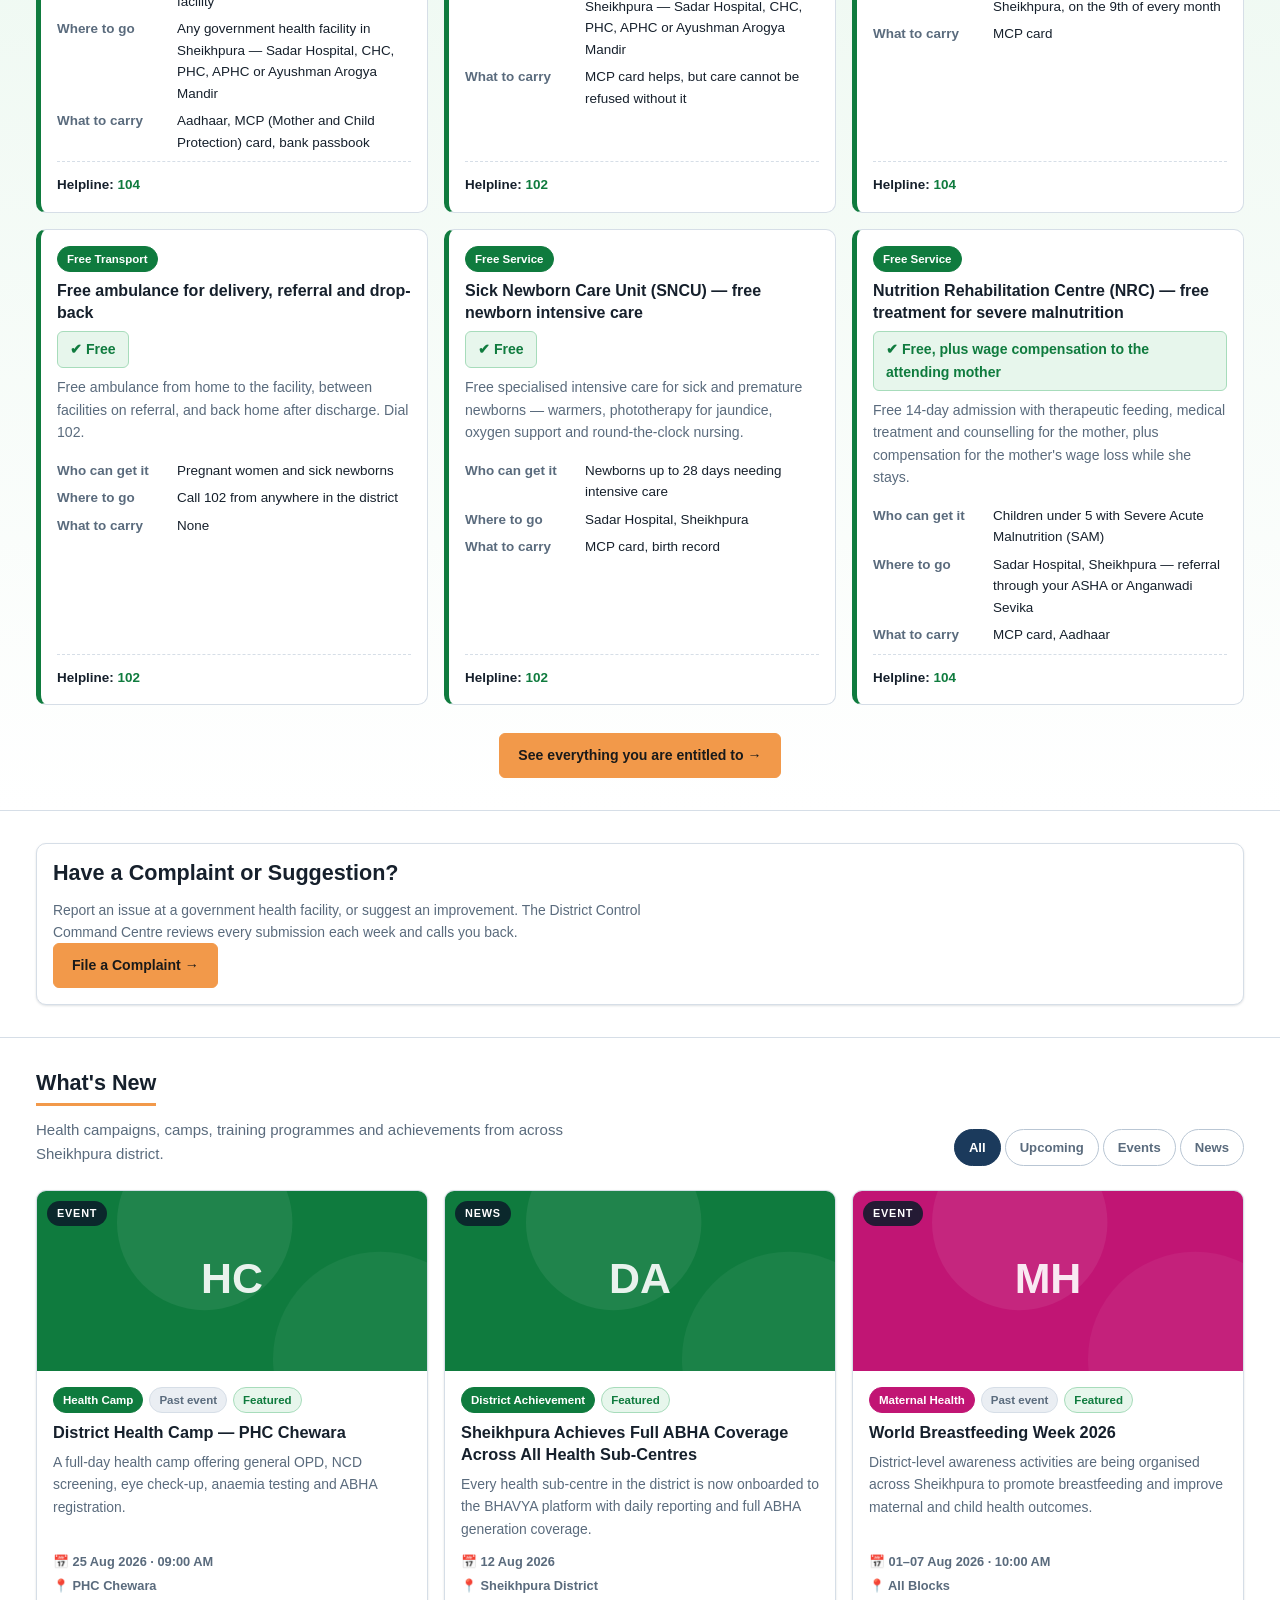
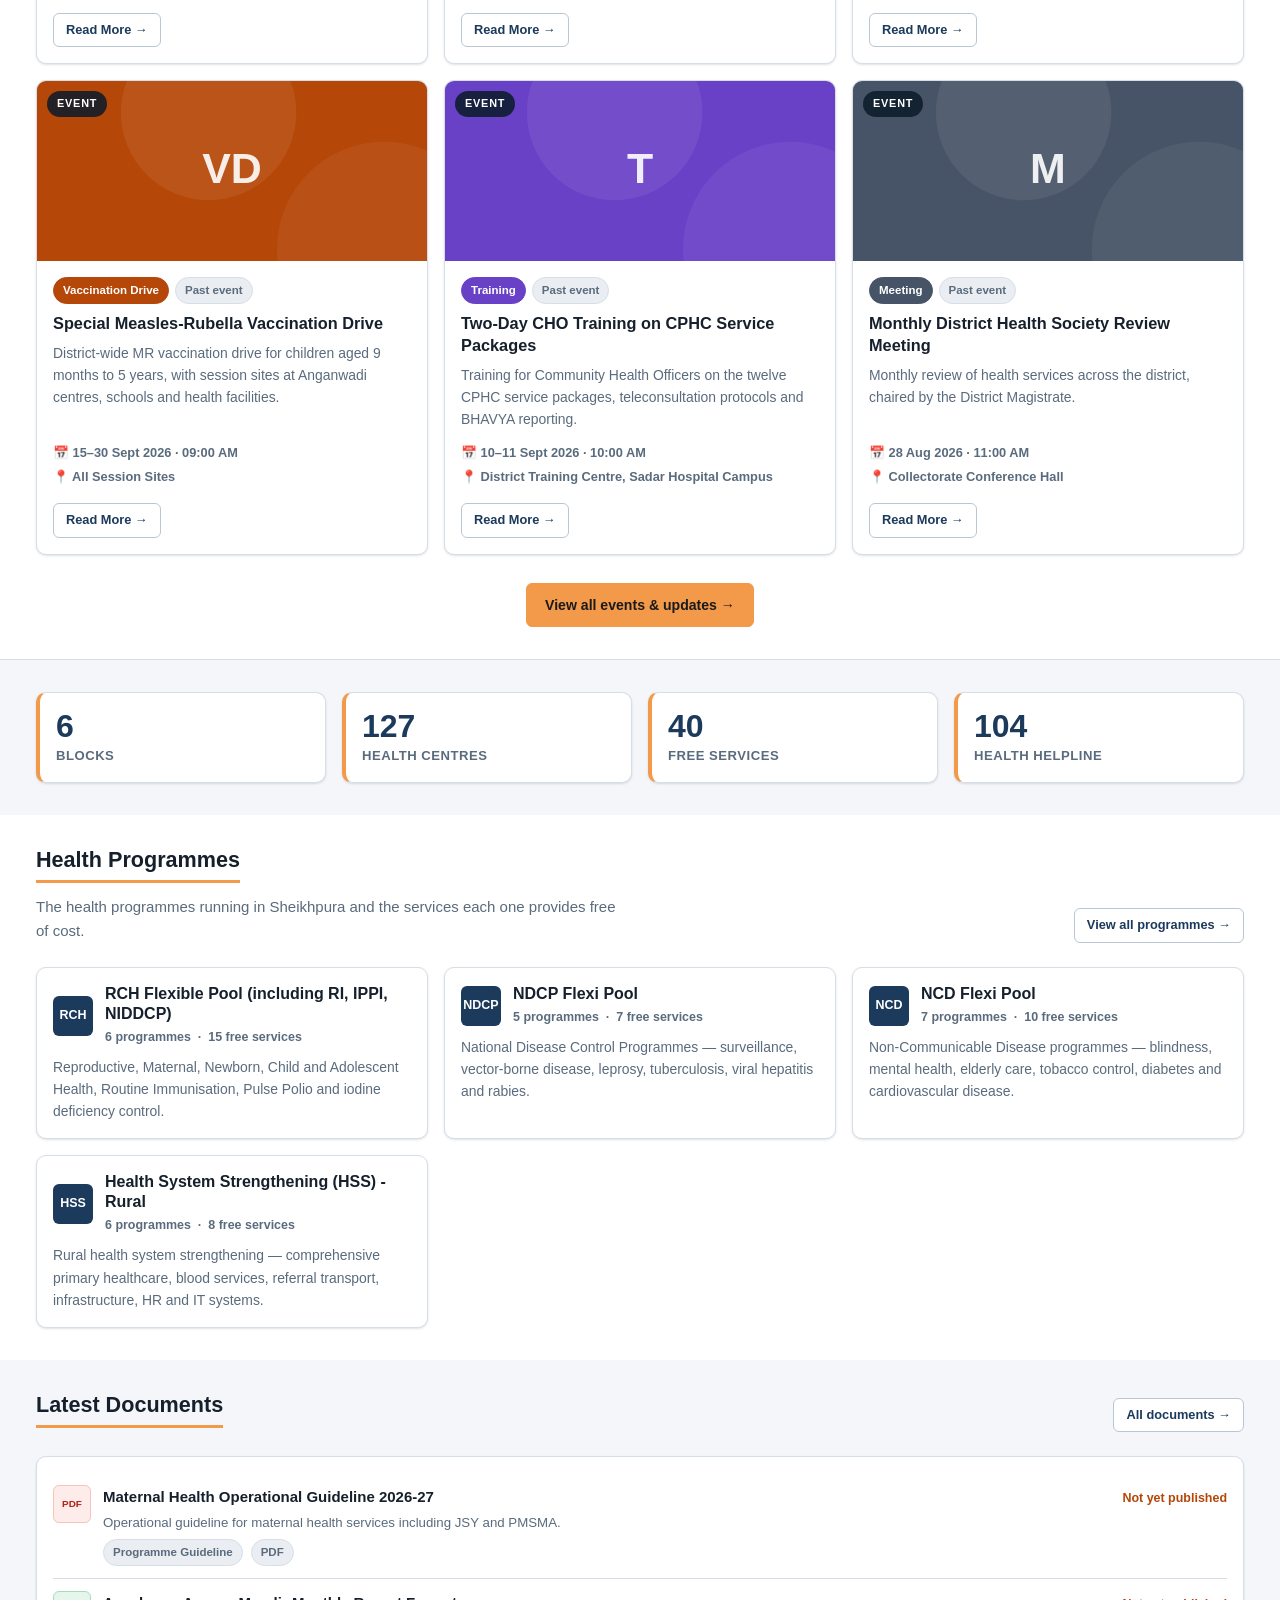
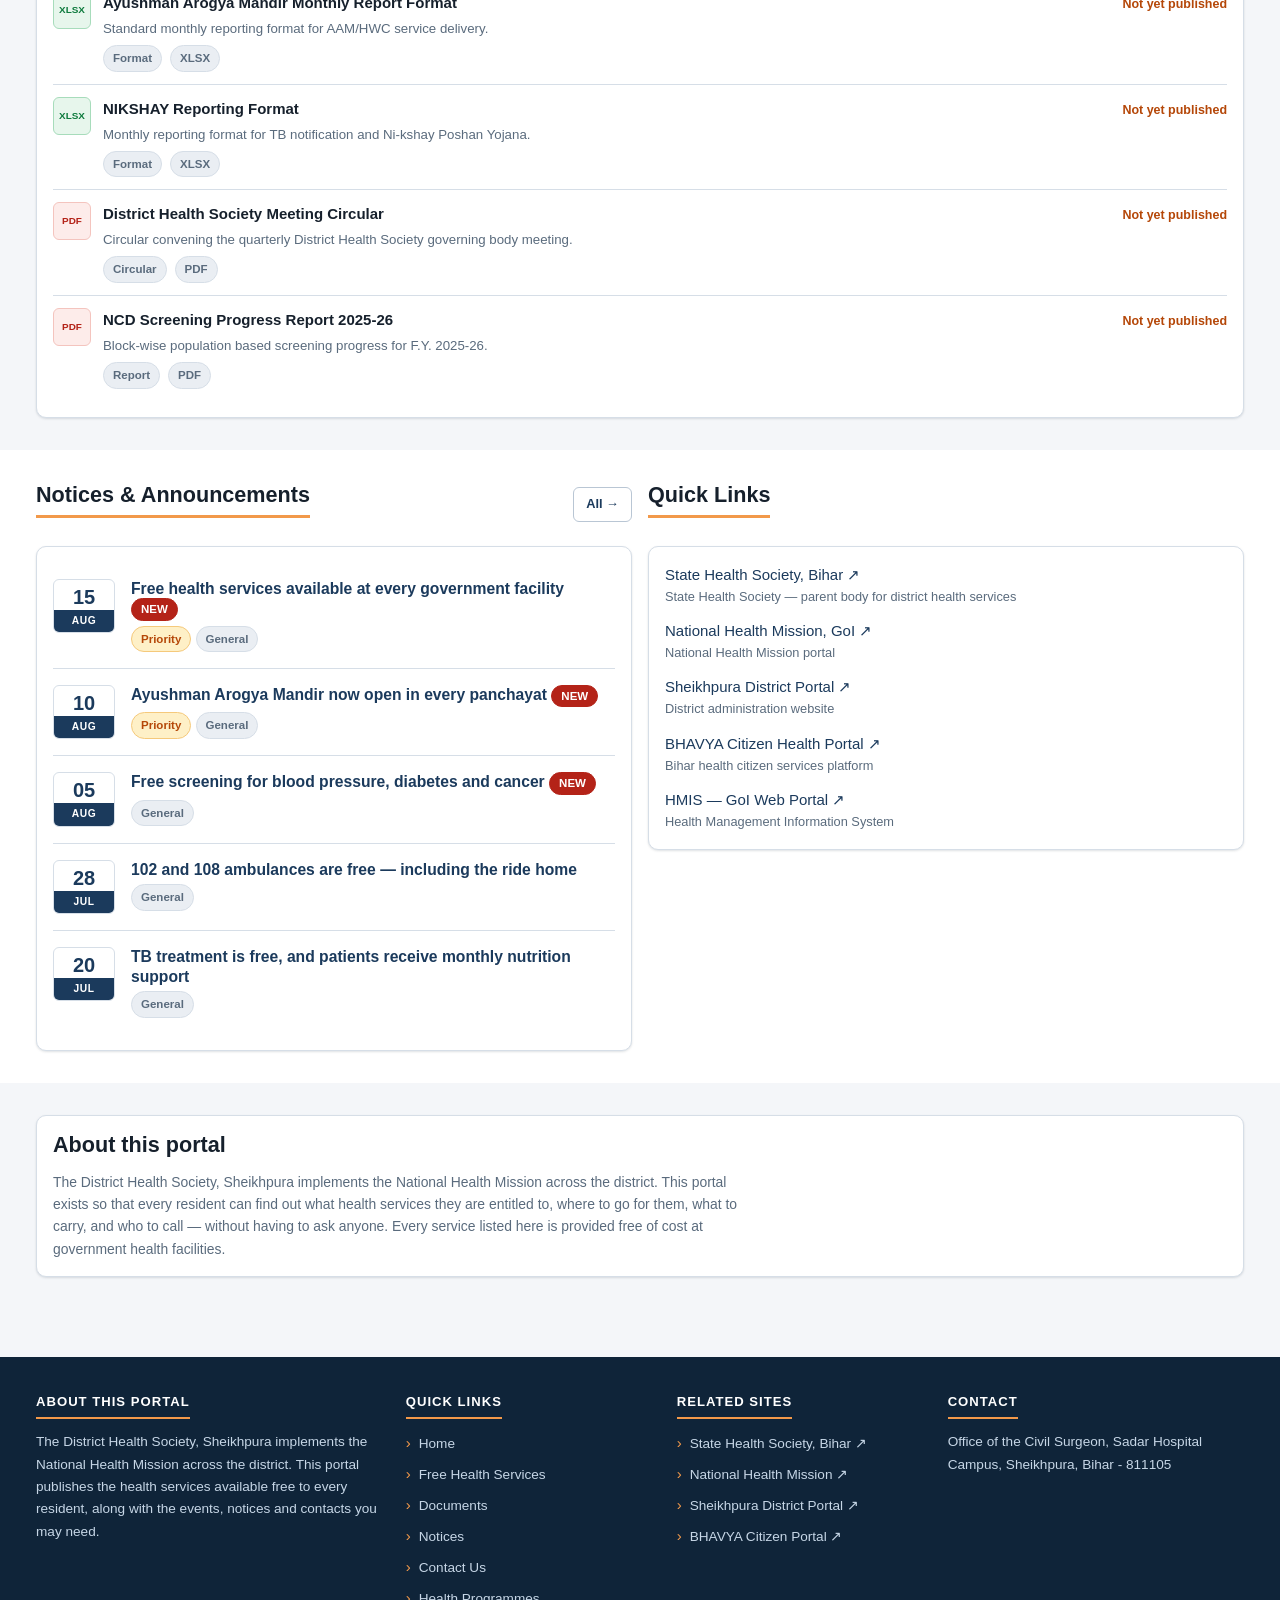
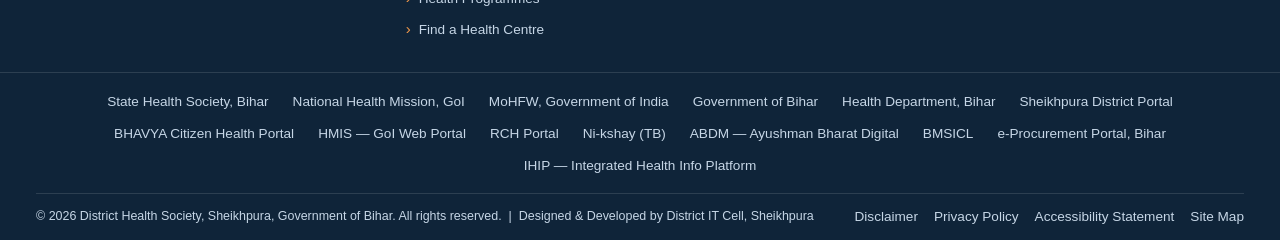
==== commit 7b7cbcf0: "Add the grievance module — residents file complaints, DCCC reviews weekly Residents can report a gri" ====
--- a/index.html
+++ b/index.html
@@ -100,6 +100,19 @@
         '<a class="btn btn-primary" href="benefits.html">See everything you are entitled to →</a></div>' +
     '</div></section>');
   }
+
+  /* ---- Have a complaint or suggestion? — secondary action, so a plain card
+          rather than a full gradient band; sits between Free Services and
+          What's New. ---- */
+  var grvSec = Q.home(d, 'sec_grievance');
+  H.push('<section class="section section--alt"><div class="container"><div class="card">' +
+    '<h2>' + esc(grvSec ? UI.t(grvSec.Title_EN, grvSec.Title_HI) : 'Have a Complaint or Suggestion?') + '</h2>' +
+    '<p style="max-width:80ch">' + esc((grvSec && grvSec.Body_Text) ||
+      'Report an issue at a government health facility, or suggest an improvement. ' +
+      'The District Control Command Centre reviews every submission each week and calls you back.') + '</p>' +
+    '<a class="btn btn-primary" href="' + esc((grvSec && grvSec.Link_URL) || 'grievance.html') + '">' +
+      esc((grvSec && grvSec.Link_Label) || 'File a Complaint') + ' →</a>' +
+  '</div></div></section>');
 
   /* ---- What's New / Events — sits high on the page, straight after the hero ---- */
   var wnSec = Q.home(d, 'sec_whatsnew');
--- a/assets/css/site.css
+++ b/assets/css/site.css
@@ -292,12 +292,14 @@
 .filters--4 { grid-template-columns: 2fr repeat(3, 1fr) auto; }
 .filters--5 { grid-template-columns: 2fr repeat(4, 1fr) auto; }
 .field label { display: block; font-size: .76rem; font-weight: 700; text-transform: uppercase; letter-spacing: .5px; color: var(--text-muted); margin-bottom: 5px; }
-.field input, .field select {
+.field input, .field select, .field textarea {
   width: 100%; padding: 9px var(--s3); font: inherit; font-size: .88rem;
   border: 1px solid var(--border-str); border-radius: var(--radius);
   background: var(--surface); color: var(--text);
 }
-.field input:focus, .field select:focus { border-color: var(--navy); outline: 2px solid rgba(242,153,74,.35); outline-offset: 0; }
+.field textarea { resize: vertical; min-height: 110px; }
+.field input:focus, .field select:focus, .field textarea:focus { border-color: var(--navy); outline: 2px solid rgba(242,153,74,.35); outline-offset: 0; }
+.field .hint { display: block; font-size: .74rem; color: var(--text-muted); margin-top: 4px; font-weight: 400; text-transform: none; letter-spacing: 0; }
 .search-field { position: relative; }
 .search-field input { padding-left: 34px; }
 .search-field::before {
@@ -460,6 +462,13 @@
 [data-theme="dark"] .st-Published { background: #0D2B1A; }
 [data-theme="dark"] .st-Scheduled { background: #3B2A08; }
 [data-theme="dark"] .st-Archived  { background: #2E100C; }
+/* Grievance statuses — same 4-colour language as Posts above. */
+.st-New            { background: var(--bg-sunken); color: var(--text-muted); }
+.st-Under-Review    { background: #FEF0C7; color: var(--amber); }
+.st-Resolved       { background: #E7F6EC; color: var(--green); }
+.st-Closed         { background: var(--bg-sunken); color: var(--text-muted); }
+[data-theme="dark"] .st-Under-Review { background: #3B2A08; }
+[data-theme="dark"] .st-Resolved     { background: #0D2B1A; }
 .row-actions { display: flex; gap: 4px; flex-wrap: wrap; }
 .row-actions button {
   font: inherit; font-size: .72rem; padding: 4px 9px; cursor: pointer; min-height: 24px;
